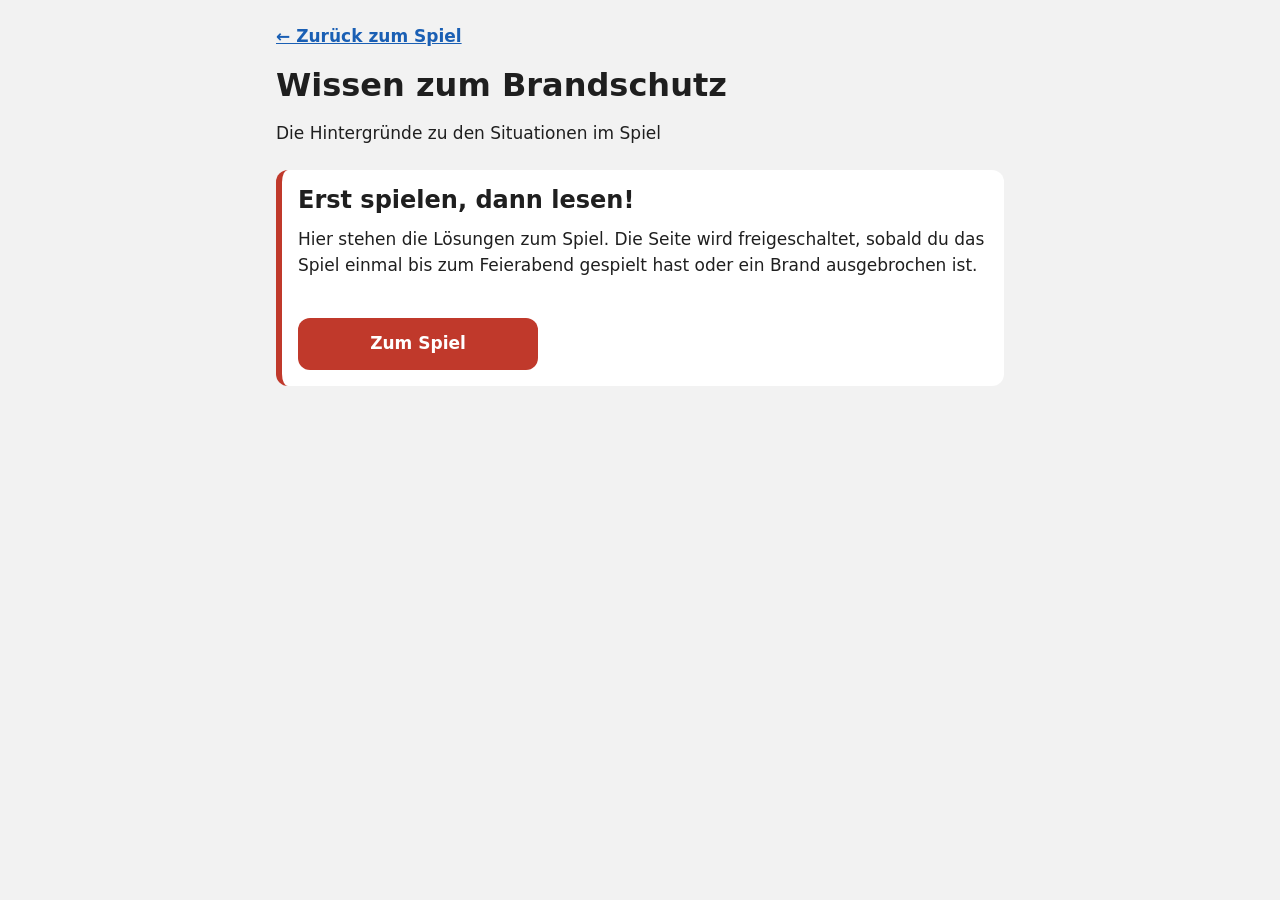
==== info.html @ 5ad51d26 "Prüfungs-Version: 13 Szenen, Zeitlimit, Bestenliste, Animationen, Alarmton - 13 statt 8 Szenen, alle" ====
<!DOCTYPE html>
<html lang="de">
<head>
  <meta charset="utf-8">
  <meta name="viewport" content="width=device-width, initial-scale=1">
  <title>Wissen zum Brandschutz – Lass nichts anbrennen</title>
  <link rel="icon" href="data:,">
  <link rel="stylesheet" href="style.css">
</head>
<body class="info-seite">

  <!-- =================================================================
       INFO-SEITE: Hintergrundwissen zum Spiel
       Die Texte könnt ihr direkt hier ändern: Text steht zwischen
       <p> und </p>, Listenpunkte zwischen <li> und </li>.
       ================================================================= -->

  <main>
    <a class="zurueck-link" href="index.html">← Zurück zum Spiel</a>

    <h1 tabindex="-1">Wissen zum Brandschutz</h1>
    <p class="untertitel">Die Hintergründe zu den Situationen im Spiel</p>

    <!-- Solange noch nicht gespielt wurde, ist nur dieser Kasten zu sehen.
         info.js schaltet um, sobald im Browser „gespielt“ gespeichert ist. -->
    <div id="gesperrt" class="kasten gesperrt" hidden>
      <h2>Erst spielen, dann lesen!</h2>
      <p>Hier stehen die Lösungen zum Spiel. Die Seite wird freigeschaltet, sobald du das Spiel einmal bis zum Feierabend gespielt hast oder ein Brand ausgebrochen ist.</p>
      <a class="haupt-button" href="index.html">Zum Spiel</a>
    </div>

    <noscript>
      <p class="fehler">Diese Seite braucht JavaScript. Bitte im Browser aktivieren.</p>
    </noscript>

    <div id="info-inhalt" hidden>

    <!-- Inhaltsverzeichnis: springt zu den Abschnitten weiter unten -->
    <nav class="inhalt" aria-label="Inhalt">
      <a href="#zahlen">Zahlen</a>
      <a href="#branddreieck">Branddreieck</a>
      <a href="#rauch">Rauch</a>
      <a href="#vorbeugen">Vorbeugen</a>
      <a href="#akkus">Akkus</a>
      <a href="#ernstfall">Im Ernstfall</a>
      <a href="#brandklassen">Brandklassen</a>
      <a href="#spiel">Lösungen</a>
      <a href="#materialien">Materialien</a>
    </nav>


    <!-- ===== ZAHLEN ===== -->
    <section id="zahlen" class="info-abschnitt">
      <h2>Brände sind keine Seltenheit</h2>
      <div class="zahlen">
        <div class="zahl-kachel">
          <strong>alle 2 Min.</strong>
          <span>rückt die Feuerwehr in Deutschland im Schnitt zu einem Brand aus</span>
        </div>
        <div class="zahl-kachel">
          <strong>ca. 230.000</strong>
          <span>Brände und Explosionen gibt es pro Jahr</span>
        </div>
        <div class="zahl-kachel">
          <strong>rund 30 %</strong>
          <span>der Brände haben eine elektrische Ursache – die häufigste Brandursache</span>
        </div>
        <div class="zahl-kachel">
          <strong>über 1.400</strong>
          <span>Arbeitsunfälle durch Brände oder Explosionen werden jedes Jahr den Unfallversicherungen gemeldet</span>
        </div>
      </div>
      <p class="quelle">Zahlen laut JWSL, Jahresthema Brandschutz 2026/27</p>
    </section>


    <!-- ===== BRANDDREIECK ===== -->
    <section id="branddreieck" class="info-abschnitt">
      <h2>Wie entsteht ein Brand? Das Branddreieck</h2>
      <div class="zwei-spalten">
        <!-- Selbst gezeichnet mit SVG (Vektorgrafik als Code) – keine fremde Grafik -->
        <svg class="dreieck" viewBox="0 0 360 340" role="img" aria-labelledby="dreieck-titel">
          <title id="dreieck-titel">Branddreieck: Brennbarer Stoff, Sauerstoff und Zündquelle ergeben zusammen Feuer</title>
          <line class="seite-sauerstoff"  x1="30"  y1="290" x2="180" y2="30"  />
          <line class="seite-zuendquelle" x1="180" y1="30"  x2="330" y2="290" />
          <line class="seite-stoff"       x1="330" y1="290" x2="30"  y2="290" />
          <text class="text-sauerstoff"  x="84"  y="148" transform="rotate(-60 84 148)">Sauerstoff</text>
          <text class="text-zuendquelle" x="276" y="148" transform="rotate(60 276 148)">Zündquelle (Wärme)</text>
          <text class="text-stoff"       x="180" y="326">Brennbarer Stoff</text>
          <text class="text-feuer"       x="180" y="215">FEUER</text>
        </svg>
        <div>
          <p>Ein Feuer braucht drei Dinge <strong>gleichzeitig, am selben Ort und im passenden Mengenverhältnis</strong>: etwas Brennbares, Sauerstoff und eine Zündquelle. Fehlt eine Seite, geht das Feuer aus oder entsteht gar nicht erst.</p>
          <p>Darum funktioniert jedes Löschen so, dass mindestens eine Seite weggenommen wird. Beispiele aus dem Spiel:</p>
          <ul>
            <li><strong>Deckel auf die brennende Pfanne:</strong> Der Sauerstoff fehlt.</li>
            <li><strong>Herd ausschalten, Heizlüfter abziehen:</strong> Die Wärme als Zündquelle fehlt.</li>
            <li><strong>Kartons wegräumen:</strong> Der brennbare Stoff fehlt.</li>
          </ul>
        </div>
      </div>
    </section>


    <!-- ===== RAUCH ===== -->
    <section id="rauch" class="info-abschnitt">
      <h2>Rauch ist gefährlicher als die Flammen</h2>
      <p>Bei einem Brand entstehen giftige Gase, zum Beispiel Kohlenmonoxid, Kohlendioxid, Ammoniak und Chlorwasserstoff, dazu Ruß und Asche. Schon <strong>wenige Atemzüge</strong> von stark giftigem Rauch können bewusstlos machen oder sogar tödlich sein.</p>
      <div class="kaesten">
        <div class="kasten">
          <h3>Kohlenmonoxid (CO)</h3>
          <p>Entsteht, wenn etwas unvollständig verbrennt. Man sieht, riecht und schmeckt es nicht. Es verhindert, dass das Blut Sauerstoff transportiert.</p>
        </div>
        <div class="kasten">
          <h3>Kohlendioxid (CO₂)</h3>
          <p>Entsteht bei vollständiger Verbrennung. Ebenfalls unsichtbar und geruchlos. Es ist schwerer als Luft, sammelt sich am Boden und verdrängt dort den Sauerstoff.</p>
        </div>
      </div>
      <p>Deshalb im Spiel: Bei Rauch unter der Tür die <strong>Tür geschlossen lassen</strong>, auch nicht einen Spalt öffnen, und sofort Alarm auslösen. Wird die Tür geöffnet, strömen Rauch und Hitze heraus und das Feuer bekommt frischen Sauerstoff. Im Brandfall bleiben oft nur wenige Minuten zur Flucht.</p>
    </section>


    <!-- ===== VORBEUGEN ===== -->
    <section id="vorbeugen" class="info-abschnitt">
      <h2>Vorbeugen: Brände gar nicht erst entstehen lassen</h2>
      <p>Vorbeugender Brandschutz soll Brände verhindern oder dafür sorgen, dass sie sich nicht ausbreiten. Er besteht aus drei Teilen:</p>
      <div class="kaesten">
        <div class="kasten">
          <h3>Baulich</h3>
          <p>Wie das Gebäude gebaut ist, zum Beispiel <strong>Brandschutztüren</strong>. Eine T30-Tür hält Feuer und Rauch 30 Minuten auf, aber nur, wenn sie zu ist. Deshalb nie verkeilen. Soll sie offen stehen, braucht sie eine zugelassene Feststellanlage, die bei Rauch automatisch schließt.</p>
        </div>
        <div class="kasten">
          <h3>Technisch</h3>
          <p>Anlagen und Geräte, zum Beispiel Brandmeldeanlage, Handfeuermelder, Feuerlöscher und Sicherheitsbeleuchtung.</p>
        </div>
        <div class="kasten">
          <h3>Organisatorisch</h3>
          <p>Regeln und Zuständigkeiten. Alle Beschäftigten werden regelmäßig unterwiesen: Wo lauern Brandgefahren, wie wird Alarm ausgelöst, wo sind Fluchtwege und Sammelstelle? Der Flucht- und Rettungsplan zeigt deinen Standort, die Fluchtwege, Feuerlöscher und die Sammelstelle.</p>
        </div>
      </div>

      <h3 class="zwischen-ueberschrift">Wer macht was im Betrieb?</h3>
      <ul>
        <li><strong>Arbeitgeber:</strong> trägt die Verantwortung, beurteilt die Gefahren, sorgt für Unterweisungen und Wartung.</li>
        <li><strong>Brandschutzbeauftragte:</strong> sind Ansprechpersonen und halten Kontakt zu Feuerwehr und Behörden.</li>
        <li><strong>Brandschutzhelferinnen und -helfer:</strong> mindestens 5 % der Beschäftigten. Sie sind im Umgang mit Feuerlöschern geschult und helfen bei der Räumung.</li>
        <li><strong>Du:</strong> Fluchtwege in voller Breite freihalten, Brandschutztüren nicht verkeilen, Gefahren melden, zum Beispiel eine aufgeblähte Powerbank oder hintereinander gesteckte Steckdosenleisten.</li>
      </ul>
    </section>


    <!-- ===== AKKUS ===== -->
    <section id="akkus" class="info-abschnitt">
      <h2>Akkus sicher laden und entsorgen</h2>
      <p>Lithium-Ionen-Akkus stecken in Handys, Powerbanks, Laptops und E-Bikes. Sind sie beschädigt oder werden sie falsch geladen, können sie in Brand geraten, manchmal erst Stunden oder Tage später.</p>
      <ul>
        <li>Nur mit dem <strong>passenden Original-Ladegerät</strong> laden.</li>
        <li><strong>Nicht unbeaufsichtigt</strong> laden.</li>
        <li><strong>Nicht in Fluren oder Treppenhäusern</strong> laden oder abstellen. Das sind Fluchtwege.</li>
        <li><strong>Aufgeblähte oder beschädigte Akkus</strong> nicht mehr benutzen, auf einer nicht brennbaren Unterlage lagern und an einer Akku-Sammelstelle abgeben. Nie in den Hausmüll.</li>
      </ul>
    </section>


    <!-- ===== IM ERNSTFALL ===== -->
    <section id="ernstfall" class="info-abschnitt">
      <h2>Im Ernstfall: Ruhe bewahren</h2>
      <ol class="schritte">
        <li><strong>Jeden Alarm ernst nehmen,</strong> auch wenn es eine Übung sein könnte.</li>
        <li><strong>Brand melden:</strong> Handfeuermelder drücken oder 112 anrufen.</li>
        <li><strong>Andere warnen</strong> und Hilfsbedürftigen helfen.</li>
        <li><strong>Türen schließen,</strong> damit sich Feuer und Rauch nicht ausbreiten.</li>
        <li><strong>Den grünen Rettungszeichen folgen</strong> und die Treppe nehmen, <strong>niemals den Aufzug</strong>. Er kann stecken bleiben oder in ein verrauchtes Stockwerk fahren.</li>
        <li><strong>Zur Sammelstelle gehen</strong> und melden, wenn jemand fehlt. Nicht selbst zurück ins Gebäude laufen.</li>
        <li><strong>Selbst löschen nur,</strong> wenn du dich dabei nicht in Gefahr bringst.</li>
      </ol>

      <div class="kasten notruf">
        <h3>Notruf 112</h3>
        <p>Als Erstes sagen, <strong>wo</strong> der Notfall ist: Ort, Straße, Hausnummer, Gebäude, Stockwerk. Dann <strong>nicht auflegen</strong>, sondern auf die Fragen der Leitstelle warten, zum Beispiel:</p>
        <ul>
          <li>Was ist genau passiert?</li>
          <li>Wie viele Personen sind betroffen?</li>
          <li>Wer ruft an?</li>
        </ul>
      </div>

      <div class="kaesten ernstfall-kaesten">
        <div class="kasten">
          <h3>Feuerlöscher richtig einsetzen</h3>
          <ul>
            <li>Erst alarmieren, dann löschen.</li>
            <li>Den Fluchtweg im Rücken behalten.</li>
            <li>Auf die Glut zielen, nicht auf die Flammen.</li>
            <li>In kurzen Stößen löschen.</li>
            <li>Brennende Gegenstände nie herumtragen.</li>
          </ul>
        </div>
        <div class="kasten">
          <h3>Erste Hilfe bei kleinen Brandwunden</h3>
          <ul>
            <li>Etwa 10 bis 15 Minuten unter handwarmes Wasser (ca. 15 bis 20 °C) halten.</li>
            <li>Kein Eis, keine Cremes, Salben oder Hausmittel.</li>
            <li>Große Brandwunden nicht kühlen, sondern keimfrei abdecken und den Rettungsdienst rufen.</li>
          </ul>
        </div>
      </div>
    </section>


    <!-- ===== BRANDKLASSEN ===== -->
    <section id="brandklassen" class="info-abschnitt">
      <h2>Brandklassen</h2>
      <p>Brände werden nach dem eingeteilt, was brennt. Davon hängt ab, womit man löschen darf. Auf jedem Feuerlöscher steht, für welche Klassen er geeignet ist.</p>
      <div class="tabelle-rahmen">
        <table>
          <thead>
            <tr><th>Klasse</th><th>Was brennt?</th><th>Beispiele</th></tr>
          </thead>
          <tbody>
            <tr><td>A</td><td>feste Stoffe, die Glut bilden</td><td>Holz, Papier, Pappe, Stoff</td></tr>
            <tr><td>B</td><td>flüssige oder flüssig werdende Stoffe</td><td>Benzin, Lacke, Wachs, viele Kunststoffe</td></tr>
            <tr><td>C</td><td>Gase</td><td>Propan, Erdgas</td></tr>
            <tr><td>D</td><td>Metalle</td><td>Aluminium- oder Magnesiumspäne</td></tr>
            <tr><td>F</td><td>Speiseöle und -fette</td><td>Fett in Pfanne oder Fritteuse</td></tr>
          </tbody>
        </table>
      </div>
      <p><strong>Achtung bei Klasse F:</strong> Wasser auf brennendem Fett verdampft schlagartig und reißt das Fett mit. Es kommt zu einer Fettexplosion. Das gilt auch für ein nasses Tuch. Richtig: Herd aus, Deckel drauf oder einen Fettbrandlöscher benutzen.</p>
    </section>


    <!-- ===== LÖSUNGEN AUS DEM SPIEL =====
         Diese Liste baut info.js automatisch aus szenen.js.
         Ändert ihr dort einen Text, ändert er sich hier mit. -->
    <section id="spiel" class="info-abschnitt">
      <h2>Alle Situationen aus dem Spiel</h2>
      <p class="hinweis">Achtung, hier stehen die Lösungen. Spiel am besten zuerst selbst!</p>
      <div id="szenen-liste" class="szenen-liste"></div>
    </section>


    <!-- ===== MATERIALIEN (Links zur JWSL) ===== -->
    <section id="materialien" class="info-abschnitt">
      <h2>Mehr lernen: Materialien der JWSL</h2>
      <p>Die Materialien gehören der Initiative „Jugend will sich-er-leben“ (JWSL) der gesetzlichen Unfallversicherung. Sie liegen auf deren Webseite, wir verlinken sie nur.</p>

      <h3 class="zwischen-ueberschrift">Wissensseiten zum Nachlesen (PDF)</h3>
      <ul class="material-liste">
        <li><a href="https://www.jwsl.de/fileadmin/2026/fuer-lehrkraefte/media-infothek/wissensseiten/jwsl-2026-27-brandschutz-wissensseite1.pdf" target="_blank" rel="noopener">Brände verstehen, Leben schützen</a></li>
        <li><a href="https://www.jwsl.de/fileadmin/2026/fuer-lehrkraefte/media-infothek/wissensseiten/jwsl-2026-27-brandschutz-wissensseite3.pdf" target="_blank" rel="noopener">Gefahr erkannt, Gefahr gebannt</a></li>
        <li><a href="https://www.jwsl.de/fileadmin/2026/fuer-lehrkraefte/media-infothek/wissensseiten/jwsl-2026-27-brandschutz-wissensseite4.pdf" target="_blank" rel="noopener">Gebäudesicherheit im Fokus</a></li>
        <li><a href="https://www.jwsl.de/fileadmin/2026/fuer-lehrkraefte/media-infothek/wissensseiten/jwsl-2026-27-brandschutz-wissensseite5.pdf" target="_blank" rel="noopener">Gut organisiert!</a></li>
        <li><a href="https://www.jwsl.de/fileadmin/2026/fuer-lehrkraefte/media-infothek/wissensseiten/jwsl-2026-27-brandschutz-wissensseite6.pdf" target="_blank" rel="noopener">Ruhe bewahren, richtig handeln</a></li>
        <li><a href="https://www.jwsl.de/fileadmin/2026/fuer-lehrkraefte/media-infothek/wissensseiten/jwsl-2026-27-brandschutz-wissensseite7.pdf" target="_blank" rel="noopener">Schnell und sicher helfen</a></li>
        <li><a href="https://www.jwsl.de/fileadmin/2026/fuer-lehrkraefte/media-infothek/wissensseiten/jwsl-2026-27-brandschutz-wissensseite8.pdf" target="_blank" rel="noopener">Brandklassen und Löschmittel</a></li>
        <li><a href="https://www.jwsl.de/fileadmin/2026/fuer-lehrkraefte/media-infothek/wissensseiten/jwsl-2026-27-brandschutz-wissensseite9.pdf" target="_blank" rel="noopener">Elektrische Gefahren und Lithium-Ionen-Akkus</a></li>
        <li><a href="https://www.jwsl.de/fileadmin/2026/fuer-lehrkraefte/media-infothek/wissensseiten/Wissensseiten_zip.zip" target="_blank" rel="noopener">Alle Wissensseiten auf einmal (ZIP)</a></li>
      </ul>

      <h3 class="zwischen-ueberschrift">Filme, Quiz und mehr</h3>
      <ul class="material-liste">
        <li><a href="https://www.jwsl.de/lehrkraefte/media-und-infothek-lehrkraefte#c3608" target="_blank" rel="noopener">Unterrichtsfilm „Lass nichts anbrennen!“ (4 Folgen)</a></li>
        <li><a href="https://www.jwsl.de/lehrkraefte/media-und-infothek-lehrkraefte#c3623" target="_blank" rel="noopener">Erklärfilme, z. B. „Das Branddreieck“ und „Zeichen, die Leben retten“</a></li>
        <li><a href="https://www.jwsl.de/lehrkraefte/quiz" target="_blank" rel="noopener">Quiz der JWSL</a></li>
        <li><a href="https://www.jwsl.de/jahresthema-brandschutz/ueberblick" target="_blank" rel="noopener">Überblick zum Jahresthema Brandschutz</a></li>
        <li><a href="https://www.jwsl.de/lehrkraefte/media-und-infothek-lehrkraefte" target="_blank" rel="noopener">Media- und Infothek mit allen Materialien</a></li>
      </ul>
    </section>


    <!-- ===== QUELLEN ===== -->
    <section class="info-abschnitt quellen">
      <h2>Quellen</h2>
      <p>Alle Texte auf dieser Seite sind unsere eigene Zusammenfassung. Die Fakten stammen aus:</p>
      <ul>
        <li>JWSL, Jahresthema 2026/27 „Brandschutz in Ausbildung und Beruf“, Überblicksseite (abgerufen im November 2026)</li>
        <li>JWSL, Unterrichtskonzept 2026/27, Wissensseiten</li>
        <li>Brandklassen nach der Norm DIN EN 2</li>
      </ul>
    </section>

    <a class="haupt-button" href="index.html">Zurück zum Spiel</a>

    </div><!-- Ende von info-inhalt -->
  </main>

  <!-- szenen.js liefert die Texte für „Alle Situationen aus dem Spiel“ -->
  <script src="szenen.js"></script>
  <script src="info.js"></script>
</body>
</html>
---- style.css ----
/* =====================================================================
   style.css  –  DAS AUSSEHEN
   =====================================================================
   Ganz oben stehen alle Farben und die Schrift als „Variablen“.
   Ändert ihr dort eine Farbe, ändert sie sich im ganzen Spiel.
   Farben werden als Hex-Code geschrieben: # und sechs Zeichen.
   ===================================================================== */

:root {
  /* ----- Grundfarben (Platzhalter – sucht euch eigene aus) ----- */
  --hintergrund:        #f2f2f2;   /* Seitenhintergrund */
  --flaeche:            #ffffff;   /* Kästen, Statusleiste, Antwort-Buttons */
  --text:               #1f1f1f;
  --text-leise:         #5c5c5c;   /* Uhrzeit, Credits */
  --rand:               #c8c8c8;
  --akzent:             #c0392b;   /* große Buttons, Endtitel */
  --akzent-text:        #ffffff;   /* Schrift auf den großen Buttons */
  --fokus:              #1a5fb4;   /* Rahmen bei Bedienung mit Tastatur */
  --link:               #1a5fb4;   /* Links, z. B. zur Info-Seite */

  /* ----- Branddreieck auf der Info-Seite ----- */
  --dreieck-sauerstoff:  #1a5fb4;
  --dreieck-zuendquelle: #c0392b;
  --dreieck-stoff:       #7a5230;

  /* ----- Feedback-Überschriften ----- */
  --farbe-richtig:        #1e7d32;
  --farbe-plausibel:      #b35c00;
  --farbe-offensichtlich: #b3261e;

  /* ----- Hitze-Balken: Farbverlauf von kalt nach heiß ----- */
  --hitze-kalt:         #f5c400;
  --hitze-heiss:        #d62400;
  --balken-leer:        #dcdcdc;

  /* ----- Brand-Bildschirm ----- */
  --brand-hintergrund:  #2b0b06;
  --brand-text:         #fff3e0;
  --brand-glut:         rgba(255, 120, 0, 0.55);
  --brand-titel:        #ffb74d;   /* „Dein Titel: Brandbeschleuniger“ */

  /* ----- Countdown und Bestenliste ----- */
  --zeit-farbe:         #1a5fb4;
  --eigener-platz:      #fff3c4;   /* Hintergrund der eigenen Zeile in der Bestenliste */

  /* ----- Fehlendes Foto ----- */
  --platzhalter:        #c4c4c4;

  /* ----- Schrift und Form ----- */
  /* Nur Schriften, die schon auf dem Gerät sind – nichts aus dem Internet */
  --schrift: system-ui, -apple-system, "Segoe UI", Roboto, Arial, sans-serif;
  --ecken: 12px;
}


/* =====================================================================
   GRUNDLAGEN
   ===================================================================== */

* {
  box-sizing: border-box;   /* Breite inklusive Innenabstand rechnen */
}

[hidden] {
  display: none !important; /* Versteckt ist versteckt – immer */
}

body {
  margin: 0;
  background: var(--hintergrund);
  color: var(--text);
  font-family: var(--schrift);
  font-size: 1.0625rem;
  line-height: 1.5;
}

main {
  max-width: 1000px;
  margin: 0 auto;
  padding: 16px 16px 40px;
}

h1, h2, h3 {
  line-height: 1.2;
}

h1 {
  font-size: 2rem;
  margin: 8px 0 4px;
}

h2 {
  font-size: 1.5rem;
  margin: 4px 0 12px;
}

h3 {
  font-size: 0.85rem;
  text-transform: uppercase;
  letter-spacing: 0.05em;
  color: var(--text-leise);
  margin: 0 0 6px;
}

/* Überschriften bekommen beim Bildschirmwechsel den Fokus (für Screenreader),
   sollen dabei aber keinen Rahmen zeigen */
h1:focus,
h2:focus {
  outline: none;
}

/* Sichtbarer Rahmen, wenn man mit der Tastatur (Tab-Taste) bedient */
:focus-visible {
  outline: 3px solid var(--fokus);
  outline-offset: 2px;
}

.bildschirm {
  max-width: 640px;
  margin: 0 auto;
}


/* =====================================================================
   STATUSLEISTE MIT PUNKTEN UND HITZE-BALKEN
   ===================================================================== */

.statusleiste {
  position: sticky;   /* bleibt beim Scrollen oben stehen */
  top: 0;
  z-index: 10;
  background: var(--flaeche);
  border-bottom: 1px solid var(--rand);
}

.statusleiste-innen {
  max-width: 1000px;
  margin: 0 auto;
  padding: 10px 16px;
  display: flex;
  align-items: center;
  gap: 20px;
}

.punkte strong,
.hitze-zahl {
  font-variant-numeric: tabular-nums;   /* Ziffern gleich breit, nichts wackelt */
}

.hitze {
  flex: 1;   /* nimmt den restlichen Platz ein */
  display: flex;
  align-items: center;
  gap: 8px;
}

.hitze-balken {
  position: relative;
  flex: 1;
  height: 14px;
  border-radius: 7px;
  overflow: hidden;
  background: var(--balken-leer);
}

.hitze-fuellung {
  position: absolute;
  inset: 0;
  background: linear-gradient(to right, var(--hitze-kalt), var(--hitze-heiss));
  clip-path: inset(0 100% 0 0);         /* Start: alles abgeschnitten = 0 % */
  transition: clip-path 0.6s ease;      /* weiche Bewegung, wenn sich die Hitze ändert */
}

.hitze-zahl {
  min-width: 3.2em;
  text-align: right;
}

/* Knopf „Ton aus“ in der Statusleiste */
.ton-button {
  padding: 6px 10px;
  font-size: 0.85rem;
  white-space: nowrap;
  color: var(--text);
  background: var(--flaeche);
  border: 1px solid var(--rand);
  border-radius: 999px;
}


/* =====================================================================
   FOTOS UND PLATZHALTER
   ===================================================================== */

.foto {
  position: relative;
  aspect-ratio: 4 / 3;   /* Querformat 4:3, egal wie groß der Bildschirm ist */
  margin: 0 0 16px;
  border-radius: var(--ecken);
  overflow: hidden;
  background: var(--platzhalter);
  display: flex;
  align-items: center;
  justify-content: center;
}

.foto img {
  position: absolute;
  inset: 0;
  width: 100%;
  height: 100%;
  object-fit: cover;   /* füllt den Rahmen, Überstehendes wird abgeschnitten */
}

.platzhalter-text {
  display: none;
  padding: 16px;
  text-align: center;
  font-weight: 600;
}

/* Foto fehlt: Bild ausblenden, Platzhalter-Text zeigen */
.foto.fehlt img {
  display: none;
}

.foto.fehlt .platzhalter-text {
  display: block;
}


/* =====================================================================
   SZENE
   ===================================================================== */

.kleingedruckt {
  margin: 0;
  font-size: 0.9rem;
  font-weight: 600;
  color: var(--text-leise);
}

.antworten {
  display: flex;
  flex-direction: column;
  gap: 12px;
  margin-top: 12px;
}

/* Countdown: Balken schrumpft von voll nach leer */
.zeit {
  display: flex;
  align-items: center;
  gap: 10px;
  margin-top: 16px;
}

.zeit-balken {
  flex: 1;
  height: 8px;
  border-radius: 4px;
  overflow: hidden;
  background: var(--balken-leer);
}

.zeit-fuellung {
  height: 100%;
  width: 100%;
  background: var(--zeit-farbe);
  transition: width 0.2s linear;
}

.zeit-zahl {
  min-width: 3em;
  text-align: right;
  font-weight: 700;
  font-variant-numeric: tabular-nums;
}

/* Die letzten 5 Sekunden: rot */
.zeit.knapp .zeit-fuellung {
  background: var(--farbe-offensichtlich);
}
.zeit.knapp .zeit-zahl {
  color: var(--farbe-offensichtlich);
}


/* =====================================================================
   BUTTONS
   ===================================================================== */

button {
  font: inherit;
  cursor: pointer;
}

.antwort {
  min-height: 52px;   /* groß genug für Finger auf dem Handy */
  padding: 12px 16px;
  text-align: left;
  color: var(--text);
  background: var(--flaeche);
  border: 2px solid var(--rand);
  border-radius: var(--ecken);
}

.haupt-button {
  display: block;
  width: 100%;
  min-height: 52px;
  margin-top: 24px;
  padding: 12px 24px;
  font-weight: 700;
  color: var(--akzent-text);
  background: var(--akzent);
  border: none;
  border-radius: var(--ecken);
}

/* Hover-Effekt nur bei Geräten mit Maus (auf dem Handy würde er „hängen bleiben“) */
@media (hover: hover) {
  .antwort:hover {
    border-color: var(--akzent);
  }
  .haupt-button:hover {
    filter: brightness(1.1);
  }
}


/* =====================================================================
   FEEDBACK
   ===================================================================== */

#feedback-ueberschrift {
  font-size: 2rem;
}

/* Farbe der Überschrift je nach Antwortart (spiel.js setzt data-art) */
#feedback[data-art="richtig"] #feedback-ueberschrift        { color: var(--farbe-richtig); }
#feedback[data-art="plausibel"] #feedback-ueberschrift      { color: var(--farbe-plausibel); }
#feedback[data-art="offensichtlich"] #feedback-ueberschrift { color: var(--farbe-offensichtlich); }
#feedback[data-art="zuSpaet"] #feedback-ueberschrift        { color: var(--farbe-plausibel); }

.reaktion {
  font-size: 1.15rem;
}

.ergebnis {
  font-weight: 700;
}

.kasten {
  margin-top: 16px;
  padding: 16px;
  background: var(--flaeche);
  border-radius: var(--ecken);
}

.kasten p {
  margin: 0;
}


/* =====================================================================
   BRAND BRICHT AUS (bei 100 % Hitze)
   Schritt 1: Der ganze Bildschirm geht in Flammen auf.
   Schritt 2: Der Feedback-Bildschirm wird dunkel und glüht.
   Alles nur mit CSS gezeichnet – keine fremden Grafiken.
   ===================================================================== */

/* ----- Schritt 1: Feuer über den ganzen Bildschirm ----- */

/* Die Feuer-Ebene liegt über allem (position: fixed), ist aber normalerweise unsichtbar */
.feuer {
  --g: min(26vw, 22vh);   /* Grundgröße einer Flamme, passt sich dem Bildschirm an */
  position: fixed;
  inset: 0;
  z-index: 100;
  overflow: hidden;
  visibility: hidden;
  pointer-events: none;
}

/* Rote Glut hinter den Flammen: färbt den ganzen Bildschirm langsam ein,
   damit auch zwischen den Flammen nichts Unverbranntes mehr zu sehen ist */
.feuer::before {
  content: "";
  position: absolute;
  inset: 0;
  background: linear-gradient(to top, rgba(255, 110, 0, 0.95), rgba(140, 25, 0, 0.9));
  opacity: 0;
}

/* Eine Wand aus Glut: unten hellgelb, oben orange, an der Oberkante weich auslaufend.
   Sie wartet unterhalb des Bildschirms (translateY 150 %). */
.feuer-wand {
  position: absolute;
  left: 0;
  right: 0;
  top: 0;
  height: 100%;
  background: linear-gradient(to top, #fff3a0 0%, #ffc21a 25%, #ff9500 60%, #ff7a00 92%, rgba(255, 122, 0, 0) 100%);
  transform: translateY(150%);
}

/* Die Flammen an der Oberkante der Wand: unten orange, Spitzen rot.
   Jede Flamme ist ein Quadrat mit drei runden und einer spitzen Ecke.
   Um 45° gedreht zeigt die spitze Ecke nach oben: fertig ist die Flamme.
   scale(0.8, 1.8) macht sie schmaler und fast doppelt so hoch.
   --groesse ist die Kantenlänge des Quadrats. */
.feuer-wand span {
  --groesse: var(--g);
  position: absolute;
  bottom: calc(100% + var(--groesse) * 0.37);   /* Fuß der Flamme taucht in die Wand ein */
  width: var(--groesse);
  aspect-ratio: 1;
  border-radius: 50% 0 50% 50%;
  background: radial-gradient(circle at 30% 70%, #ff9500 0 30%, #ff6a00 55%, #e62e00 75%, #b31a00);
  transform: scale(0.8, 1.8) rotate(-45deg);
  filter: blur(3px);         /* weiche Ränder wirken mehr wie Feuer */
  animation: lodern 0.45s ease-in-out infinite alternate;
}

/* Jede zweite Flamme ist kleiner, heller und flackert schneller */
.feuer-wand span:nth-child(even) {
  --groesse: calc(var(--g) * 0.77);
  background: radial-gradient(circle at 30% 70%, #ffb000 0 22%, #ff8a00 48%, #ff3d00 75%, #c41d00);
  animation-duration: 0.38s;
}

/* Neun Flammen nebeneinander, leicht versetzt */
.feuer-wand span:nth-child(1) { left: -8%; animation-delay: -0.10s; }
.feuer-wand span:nth-child(2) { left: 4%;  animation-delay: -0.30s; }
.feuer-wand span:nth-child(3) { left: 16%; animation-delay: -0.20s; }
.feuer-wand span:nth-child(4) { left: 28%; animation-delay: -0.40s; }
.feuer-wand span:nth-child(5) { left: 40%; animation-delay: -0.15s; }
.feuer-wand span:nth-child(6) { left: 52%; animation-delay: -0.35s; }
.feuer-wand span:nth-child(7) { left: 64%; animation-delay: -0.25s; }
.feuer-wand span:nth-child(8) { left: 76%; animation-delay: -0.05s; }
.feuer-wand span:nth-child(9) { left: 86%; animation-delay: -0.32s; }

/* spiel.js gibt der ganzen Seite (body) die Klasse „brennt“.
   Dann startet alles gleichzeitig: */
body.brennt .feuer {
  visibility: visible;                                   /* Feuer einblenden */
}
body.brennt .feuer::before {
  animation: glut-kommt 2.2s ease-in forwards;           /* Bildschirm glüht auf */
}
body.brennt .feuer-wand {
  animation: feuer-steigt 2.2s ease-in forwards;         /* Feuer steigt hoch */
}
body.brennt .statusleiste {
  animation: verkohlen 2.2s ease-in forwards;            /* alles wird schwarz … */
}
body.brennt main {
  animation: verkohlen 2.2s ease-in forwards,
             wackeln 0.12s linear infinite;              /* … und zittert */
}

@keyframes glut-kommt {
  to { opacity: 1; }
}

/* Die Wand steigt so weit, dass die Flammenspitzen genau den oberen Rand
   erreichen: Darunter steht alles in Flammen, die Spitzen bleiben sichtbar. */
@keyframes feuer-steigt {
  from { transform: translateY(150%); }
  to   { transform: translateY(calc(var(--g) * 2)); }
}

@keyframes lodern {
  from { transform: scale(0.8, 1.8) rotate(-45deg) scale(0.92); }
  to   { transform: scale(0.8, 1.95) rotate(-45deg) scale(1.08); }
}

@keyframes verkohlen {
  to { filter: brightness(0.3) sepia(1) saturate(3); }
}

@keyframes wackeln {
  0%, 100% { transform: translate(0, 0); }
  25%      { transform: translate(-3px, 2px); }
  75%      { transform: translate(3px, -2px); }
}

/* Gesperrte Antworten, während es brennt */
.antwort:disabled {
  cursor: default;
  opacity: 0.6;
}


/* ----- Schritt 2: Feedback wird zu „Brand bricht aus!“ ----- */

#feedback.brennt {
  position: relative;
  overflow: hidden;
  padding: 32px 20px;
  color: var(--brand-text);
  background: var(--brand-hintergrund);
  border-radius: var(--ecken);
  animation: glut-erlischt 1s ease-out;   /* startet orange, wird dunkel */
}

@keyframes glut-erlischt {
  from { background-color: #ff6a00; }
}

#feedback.brennt #feedback-ueberschrift {
  font-size: 2.2rem;
  text-transform: uppercase;
  color: var(--brand-text);
}

.brandtitel {
  margin-top: 0;
  font-size: 1.5rem;
  font-weight: 800;
  color: var(--brand-titel);
}

.brandtext {
  font-size: 1.1rem;
}

/* Die weißen Kästen behalten dunkle Schrift */
#feedback.brennt .kasten {
  color: var(--text);
}

#feedback.brennt .haupt-button {
  color: var(--brand-hintergrund);
  background: var(--brand-text);
}

/* Glut von unten – nur sichtbar, wenn es brennt */
.flammen {
  position: absolute;
  left: 0;
  right: 0;
  bottom: 0;
  height: 70%;
  background: radial-gradient(ellipse at 50% 100%, var(--brand-glut), transparent 70%);
  transform-origin: bottom;
  animation: flackern 0.8s ease-in-out infinite alternate;
  pointer-events: none;
}

#feedback:not(.brennt) .flammen {
  display: none;
}

/* Text, Kästen und Button liegen über der Glut */
#feedback.brennt > *:not(.flammen) {
  position: relative;
}

@keyframes flackern {
  from { opacity: 0.6; transform: scaleY(0.9); }
  to   { opacity: 1;   transform: scaleY(1.1); }
}


/* =====================================================================
   ENDBILDSCHIRM
   ===================================================================== */

.ende-punkte {
  font-size: 1.25rem;
  margin-bottom: 0;
}

.ende-titel {
  margin-top: 4px;
  font-size: 2.2rem;
  font-weight: 800;
  line-height: 1.2;
  color: var(--akzent);
}

/* ----- Bestenliste ----- */

.bestenliste-bereich {
  margin-top: 28px;
}

.eintragen label {
  display: block;
  margin-bottom: 8px;
  font-weight: 700;
}

.eintragen-zeile {
  display: flex;
  gap: 8px;
}

.eintragen input {
  flex: 1;
  min-width: 0;          /* darf auf schmalen Handys schrumpfen */
  min-height: 48px;
  padding: 10px 14px;
  font: inherit;
  color: var(--text);
  background: var(--flaeche);
  border: 2px solid var(--rand);
  border-radius: var(--ecken);
}

.eintragen button {
  min-height: 48px;
  padding: 10px 18px;
  font-weight: 700;
  color: var(--akzent-text);
  background: var(--akzent);
  border: none;
  border-radius: var(--ecken);
}

.eintragen button:disabled {
  opacity: 0.6;
  cursor: default;
}

.bestenliste-hinweis {
  font-size: 0.85rem;
  color: var(--text-leise);
}

.eintragen-status {
  font-weight: 700;
}

.bestenliste-bereich h3 {
  margin-top: 24px;
}

.bestenliste td,
.bestenliste th {
  padding: 8px 10px;
}

.bestenliste td:nth-child(3),
.bestenliste td:nth-child(4),
.bestenliste th:nth-child(3),
.bestenliste th:nth-child(4) {
  text-align: right;
  font-variant-numeric: tabular-nums;
}

.bestenliste td:nth-child(2) {
  word-break: break-word;   /* lange Namen umbrechen statt die Tabelle zu sprengen */
}

.bestenliste tr.eigener-platz td {
  font-weight: 800;
  background: var(--eigener-platz);
}

.credits {
  margin-top: 40px;
  padding-top: 16px;
  font-size: 0.9rem;
  color: var(--text-leise);
  border-top: 1px solid var(--rand);
}

.credits ul {
  margin: 0;
  padding: 0;
  list-style: none;
}


/* =====================================================================
   INFO-SEITE (info.html) und Links dorthin
   ===================================================================== */

/* Link „Wissen zum Brandschutz“ unter den großen Buttons im Spiel */
.info-link {
  display: inline-block;
  margin-top: 16px;
  padding: 8px 0;      /* größere Fläche zum Antippen */
  font-weight: 600;
  color: var(--link);
}

.info-seite main {
  max-width: 760px;
}

.zurueck-link {
  display: inline-block;
  padding: 8px 0;
  font-weight: 600;
  color: var(--link);
}

/* Inhaltsverzeichnis als kleine „Pillen“ zum Antippen */
.inhalt {
  display: flex;
  flex-wrap: wrap;
  gap: 8px;
  margin: 16px 0 8px;
}

.inhalt a {
  padding: 6px 14px;
  color: var(--text);
  text-decoration: none;
  background: var(--flaeche);
  border: 1px solid var(--rand);
  border-radius: 999px;
}

.info-abschnitt {
  margin-top: 48px;
  scroll-margin-top: 16px;   /* beim Springen nicht direkt am Rand kleben */
}

.info-abschnitt h2 {
  padding-bottom: 6px;
  border-bottom: 3px solid var(--akzent);
}

.zwischen-ueberschrift {
  margin-top: 28px;
  font-size: 1rem;
  color: var(--text);
}

.quelle,
.hinweis {
  font-size: 0.9rem;
  color: var(--text-leise);
}

/* Zahlen-Kacheln: so viele nebeneinander, wie hineinpassen */
.zahlen {
  display: grid;
  grid-template-columns: repeat(auto-fit, minmax(160px, 1fr));
  gap: 12px;
}

.zahl-kachel {
  padding: 16px;
  background: var(--flaeche);
  border-radius: var(--ecken);
}

.zahl-kachel strong {
  display: block;
  font-size: 1.6rem;
  line-height: 1.2;
  color: var(--akzent);
}

.zahl-kachel span {
  font-size: 0.95rem;
}

/* Mehrere Kästen nebeneinander, auf dem Handy untereinander */
.kaesten {
  display: grid;
  grid-template-columns: repeat(auto-fit, minmax(200px, 1fr));
  gap: 12px;
}

.kaesten .kasten {
  margin-top: 0;
}

.info-seite .kasten h3 {
  color: var(--text);
  font-size: 1rem;
  text-transform: none;
  letter-spacing: 0;
}

.notruf {
  margin-top: 24px;
  border-left: 6px solid var(--akzent);
}

.notruf ul {
  margin-bottom: 0;
}

.ernstfall-kaesten {
  margin-top: 12px;
}

.info-seite .kasten ul {
  margin: 0;
  padding-left: 20px;
}

.schritte li {
  margin-bottom: 8px;
}

/* Branddreieck: Grafik und Text nebeneinander (ab 700 px), sonst untereinander */
.zwei-spalten {
  display: grid;
  gap: 24px;
  align-items: center;
}

@media (min-width: 700px) {
  .zwei-spalten {
    grid-template-columns: 300px 1fr;
  }
}

.dreieck {
  width: 100%;
  max-width: 320px;
  margin: 0 auto;
  display: block;
}

.dreieck line {
  stroke-width: 14;
  stroke-linecap: round;
}

.dreieck text {
  font-family: var(--schrift);
  font-size: 19px;
  font-weight: 700;
  text-anchor: middle;
}

.seite-sauerstoff   { stroke: var(--dreieck-sauerstoff); }
.seite-zuendquelle  { stroke: var(--dreieck-zuendquelle); }
.seite-stoff        { stroke: var(--dreieck-stoff); }
.text-sauerstoff    { fill: var(--dreieck-sauerstoff); }
.text-zuendquelle   { fill: var(--dreieck-zuendquelle); }
.text-stoff         { fill: var(--dreieck-stoff); }

.dreieck .text-feuer {
  font-size: 30px;
  font-weight: 800;
  fill: var(--akzent);
}

/* Tabelle: auf schmalen Handys seitlich wischbar statt abgeschnitten */
.tabelle-rahmen {
  overflow-x: auto;
}

table {
  width: 100%;
  border-collapse: collapse;
  background: var(--flaeche);
  border-radius: var(--ecken);
  overflow: hidden;
}

th,
td {
  padding: 10px 12px;
  text-align: left;
  vertical-align: top;
  border-bottom: 1px solid var(--rand);
}

th {
  font-size: 0.9rem;
  color: var(--text-leise);
}

.info-seite td:first-child {
  font-size: 1.2rem;
  font-weight: 800;
  color: var(--akzent);
}

/* Aufklappbare Lösungen */
.szenen-liste {
  display: grid;
  gap: 10px;
}

.szenen-liste .kasten {
  margin-top: 0;
}

.szenen-liste summary {
  font-weight: 700;
  cursor: pointer;
  padding: 4px 0;
}

.szenen-liste details p {
  margin-top: 10px;
}

.material-liste li {
  margin-bottom: 8px;
}

.material-liste a,
.info-abschnitt p a {
  color: var(--link);
}

.quellen {
  font-size: 0.9rem;
  color: var(--text-leise);
}

/* Hinweis, solange die Info-Seite noch gesperrt ist */
.gesperrt {
  margin-top: 24px;
  border-left: 6px solid var(--akzent);
}

.gesperrt h2 {
  margin-top: 0;
  padding-bottom: 0;
  border-bottom: none;
}

/* Der große Button am Seitenende ist hier ein Link */
a.haupt-button {
  display: inline-flex;
  align-items: center;
  justify-content: center;
  margin-top: 40px;
  text-decoration: none;
}


/* =====================================================================
   FEHLERHINWEIS (bei Tippfehlern in szenen.js)
   ===================================================================== */

.fehler {
  padding: 16px 20px;
  color: #611a15;
  background: #fdecea;
  border: 2px solid #b3261e;
  border-radius: var(--ecken);
}

.fehler h2 {
  margin-top: 0;
}


/* =====================================================================
   HANDY (schmaler als 600 px)
   Das Bild wird flacher (16:9), damit alle drei Antworten ohne Scrollen
   zu sehen sind – unter Zeitdruck zählt jede Sekunde.
   Oben und unten wird dafür etwas mehr vom Bild abgeschnitten.
   ===================================================================== */

@media (max-width: 599px) {
  #szene .foto {
    aspect-ratio: 16 / 9;
    margin-bottom: 12px;
  }
  #szene h2 {
    margin-bottom: 8px;
  }
  #szene-situation {
    margin: 0;
  }
  .antworten {
    gap: 10px;
  }
  .antwort {
    padding: 10px 14px;
  }
  .statusleiste-innen {
    gap: 12px;
  }
}


/* =====================================================================
   GRÖSSERE BILDSCHIRME (PC, Tablet quer)
   Ab 600 px Breite: große Buttons nicht mehr über die ganze Breite.
   Ab 900 px Breite: Szene zweispaltig, Foto links, Text rechts.
   ===================================================================== */

@media (min-width: 600px) {
  .haupt-button {
    width: auto;
    min-width: 240px;
  }
}

@media (min-width: 900px) {
  #szene {
    max-width: none;
    display: grid;
    grid-template-columns: 1.15fr 1fr;
    gap: 32px;
    align-items: start;
  }
  #szene .foto {
    margin: 0;
  }
}


/* =====================================================================
   WENIGER BEWEGUNG
   Wer in seinem Gerät „Animationen reduzieren“ eingestellt hat,
   bekommt kein Flackern, kein Wackeln und keine Balken-Animation.
   Das Feuer steht dann sofort still über dem ganzen Bildschirm.
   ===================================================================== */

@media (prefers-reduced-motion: reduce) {
  .flammen,
  .feuer-wand span,
  #feedback.brennt {
    animation: none;
  }
  body.brennt .feuer-wand {
    animation: none;
    transform: translateY(calc(var(--g) * 2));
  }
  body.brennt .feuer::before {
    animation: none;
    opacity: 1;
  }
  body.brennt main,
  body.brennt .statusleiste {
    animation: none;
    filter: brightness(0.3) sepia(1) saturate(3);
  }
  .hitze-fuellung,
  .zeit-fuellung {
    transition: none;
  }
}
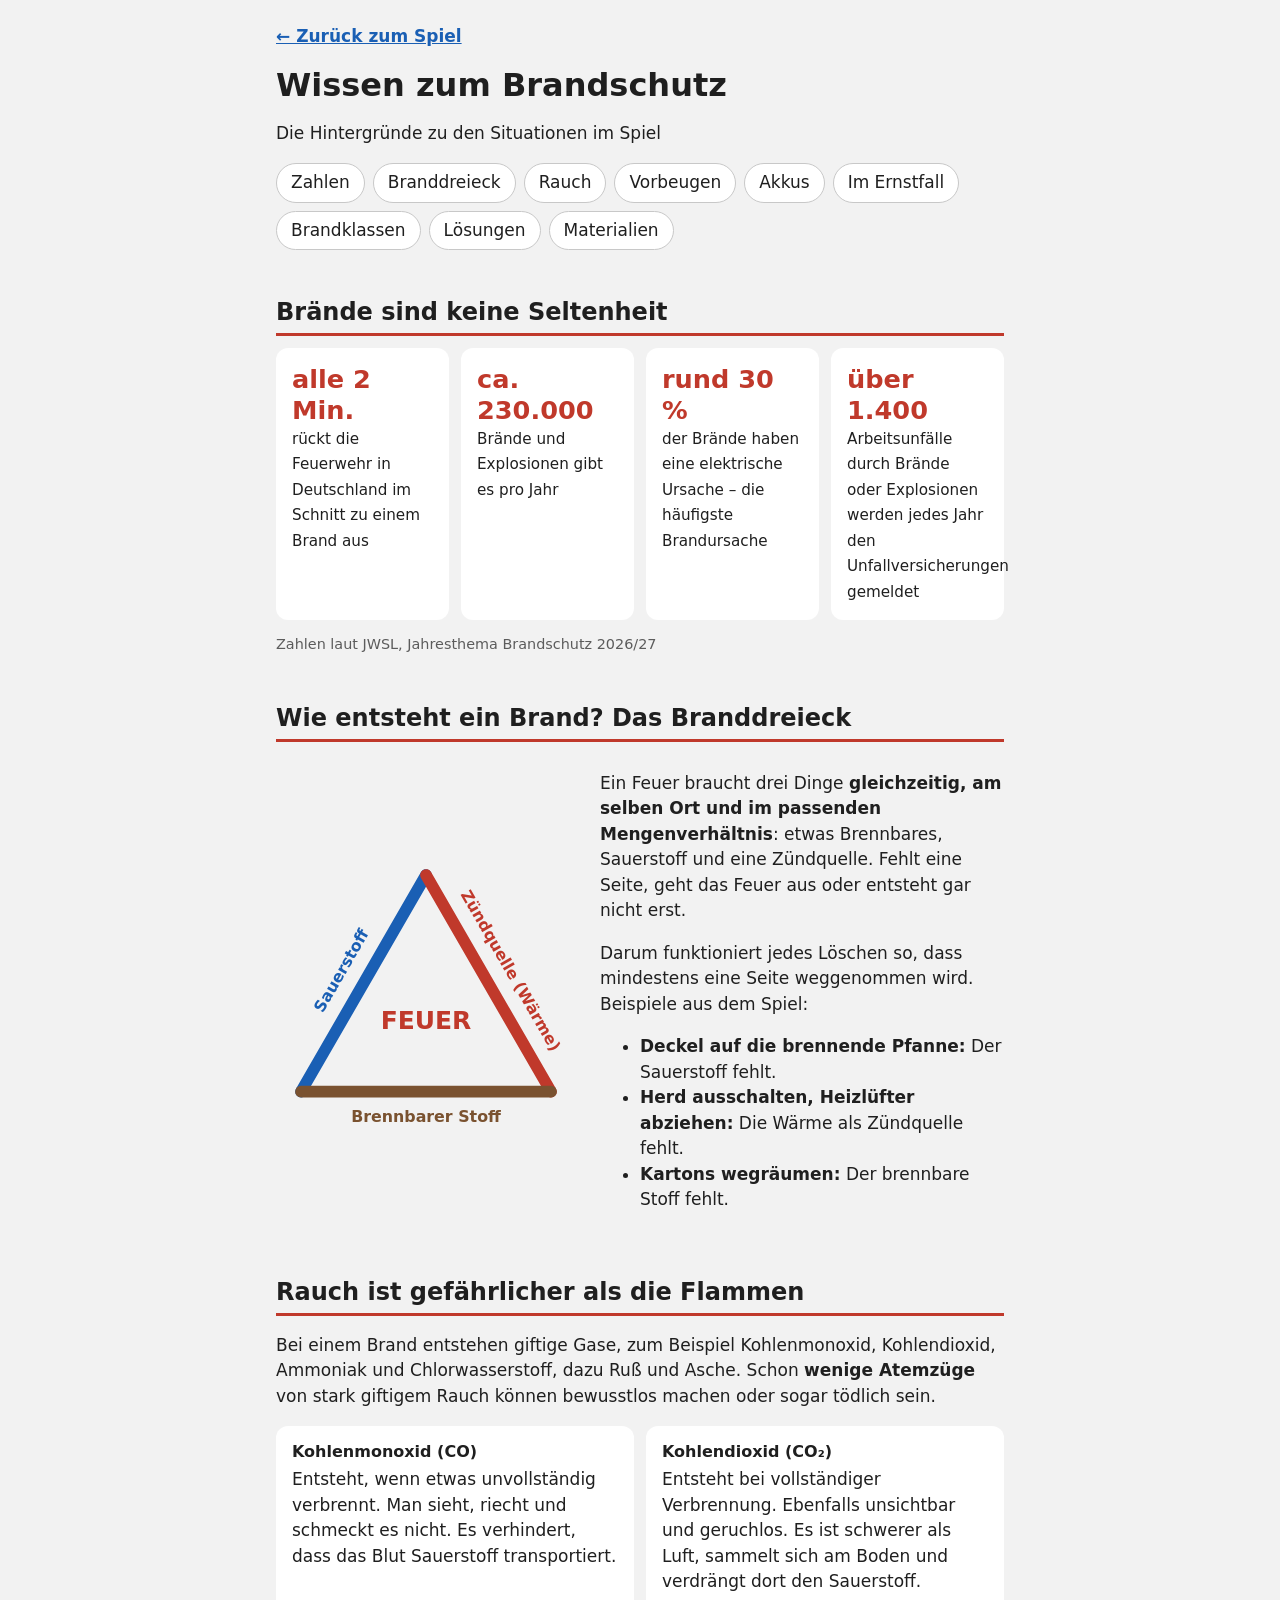
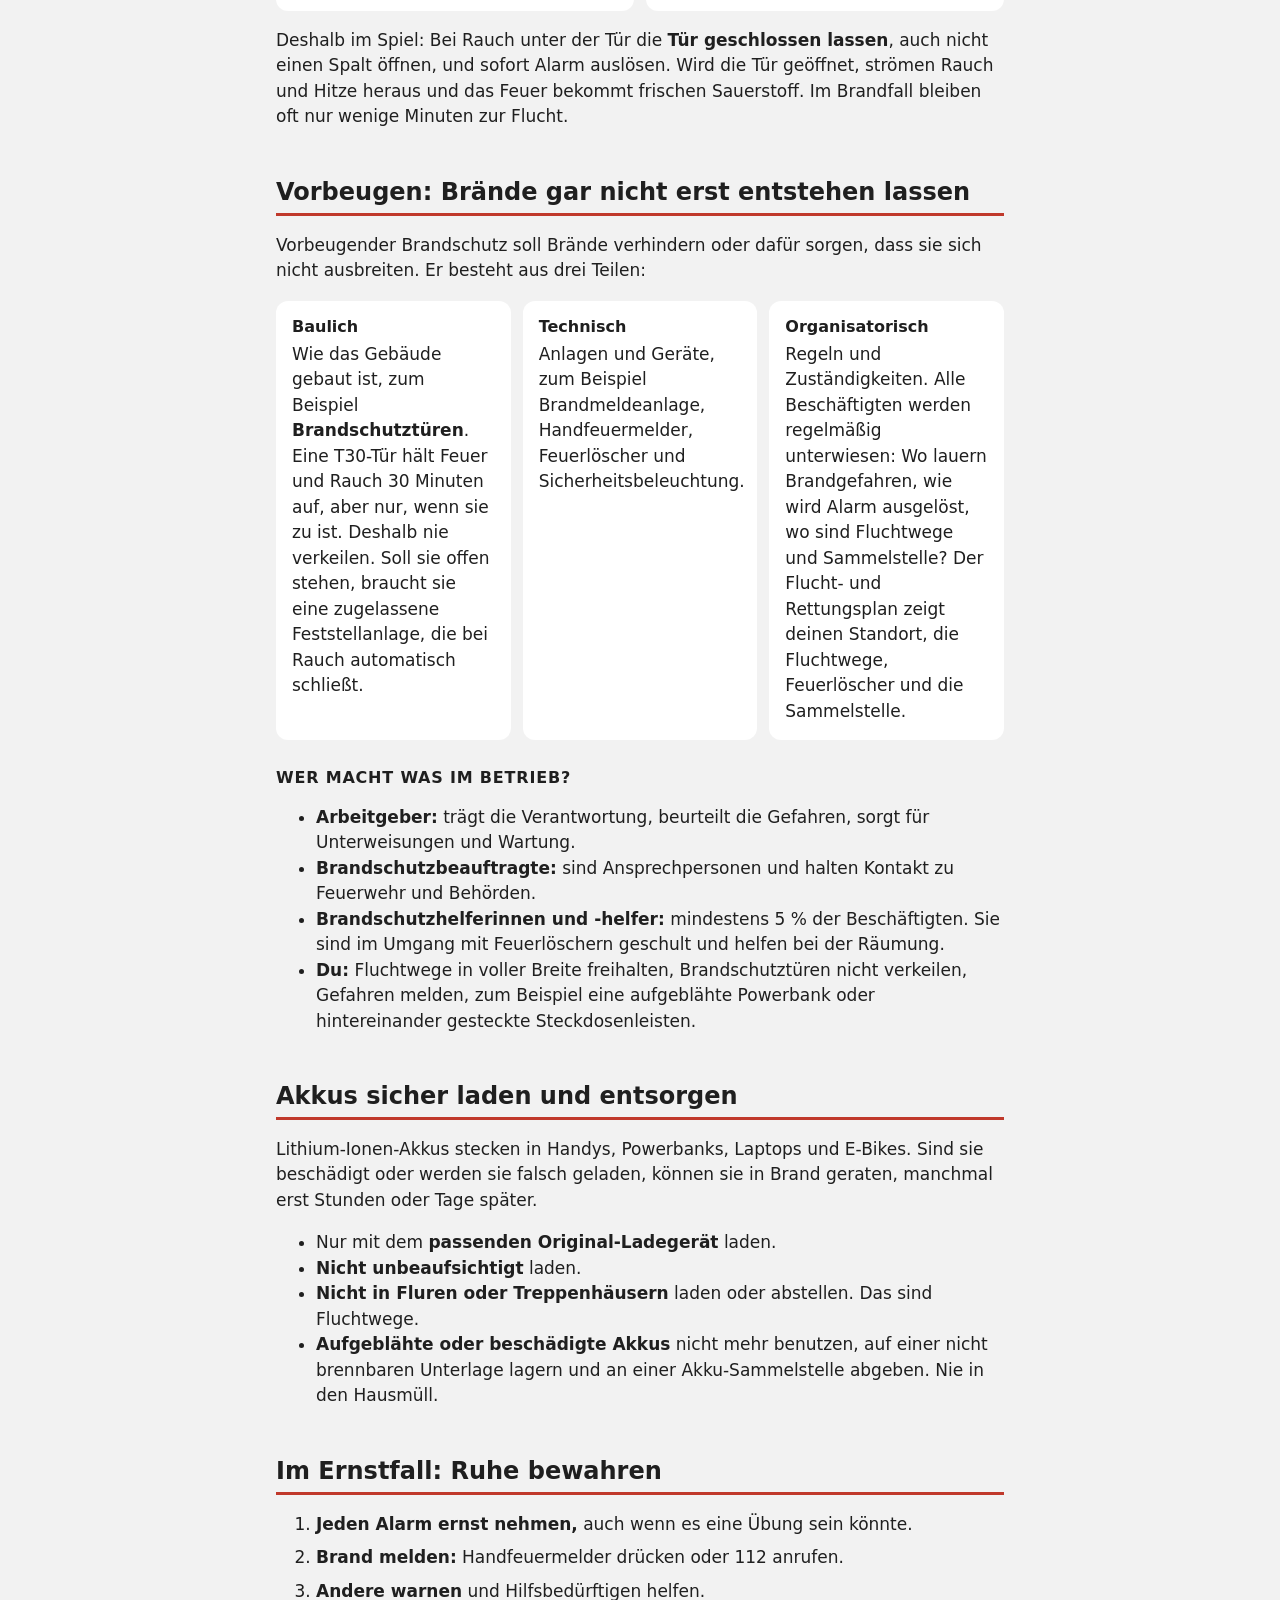
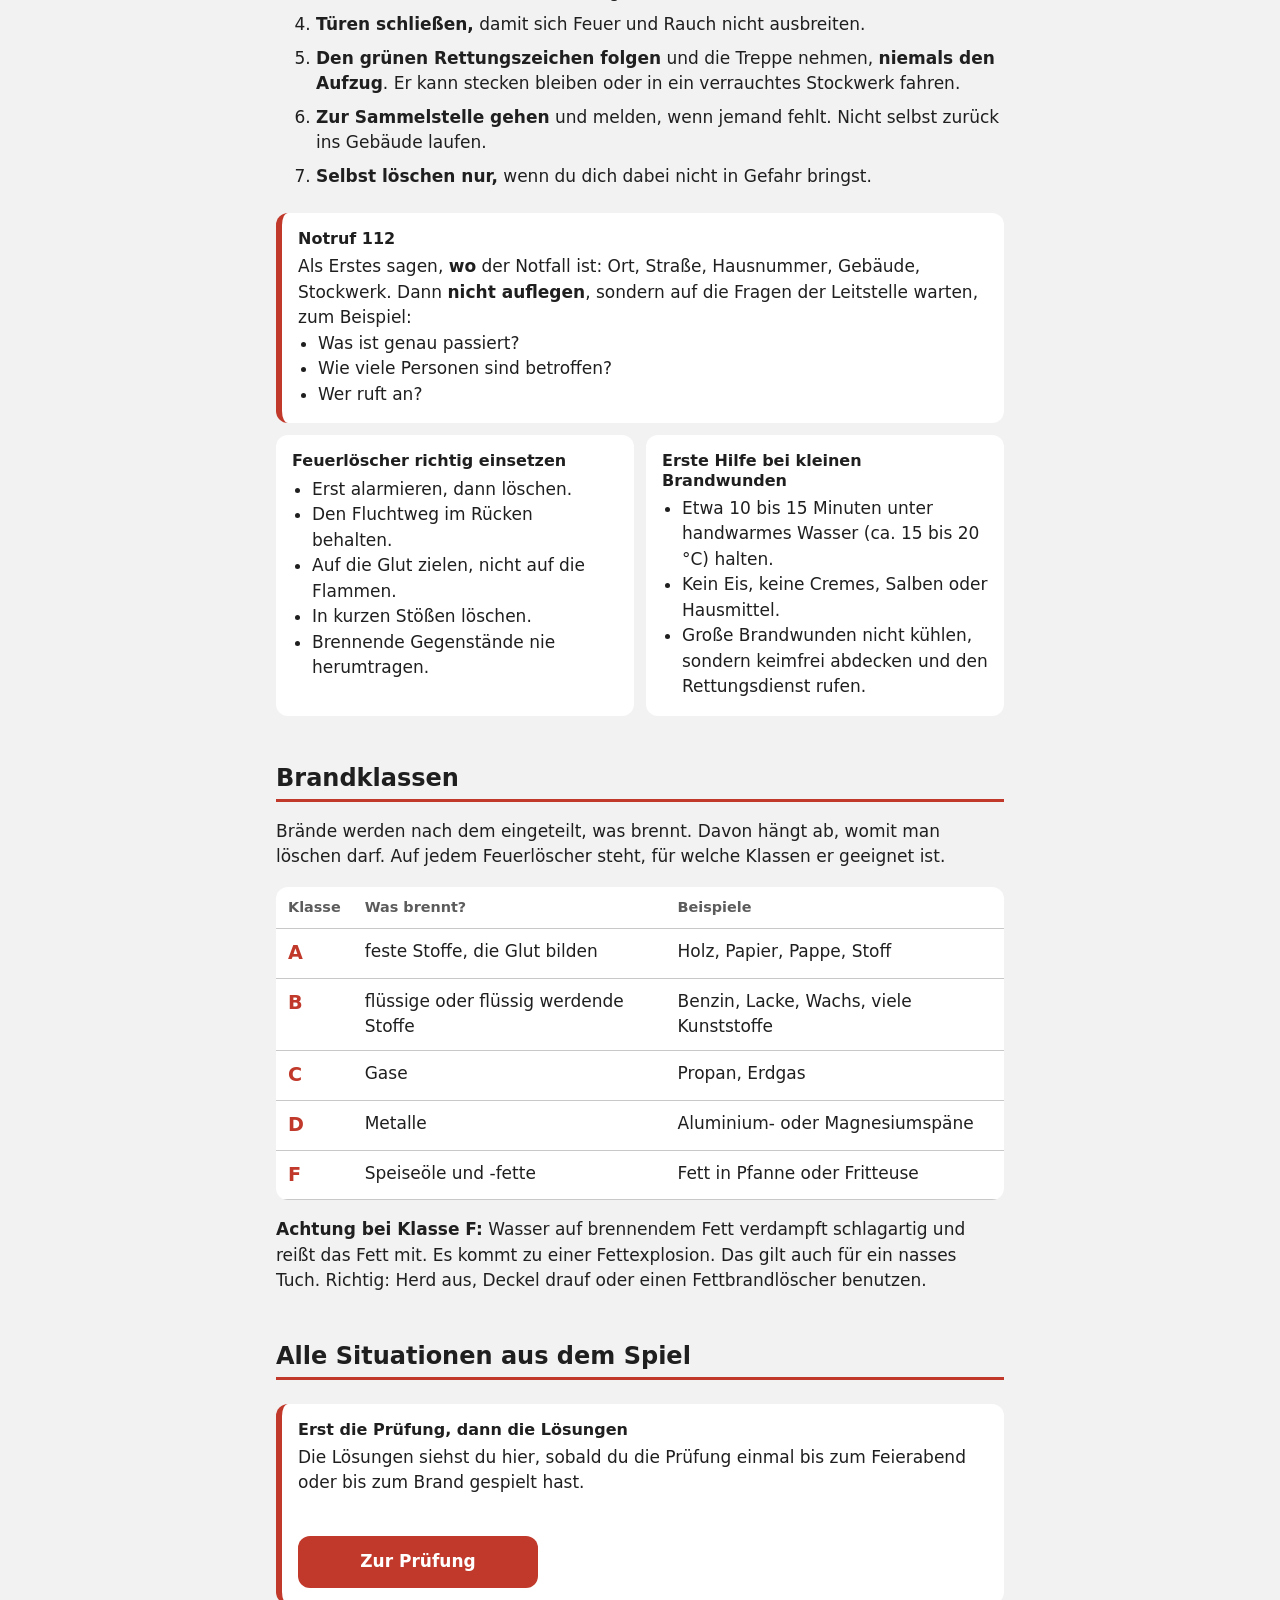
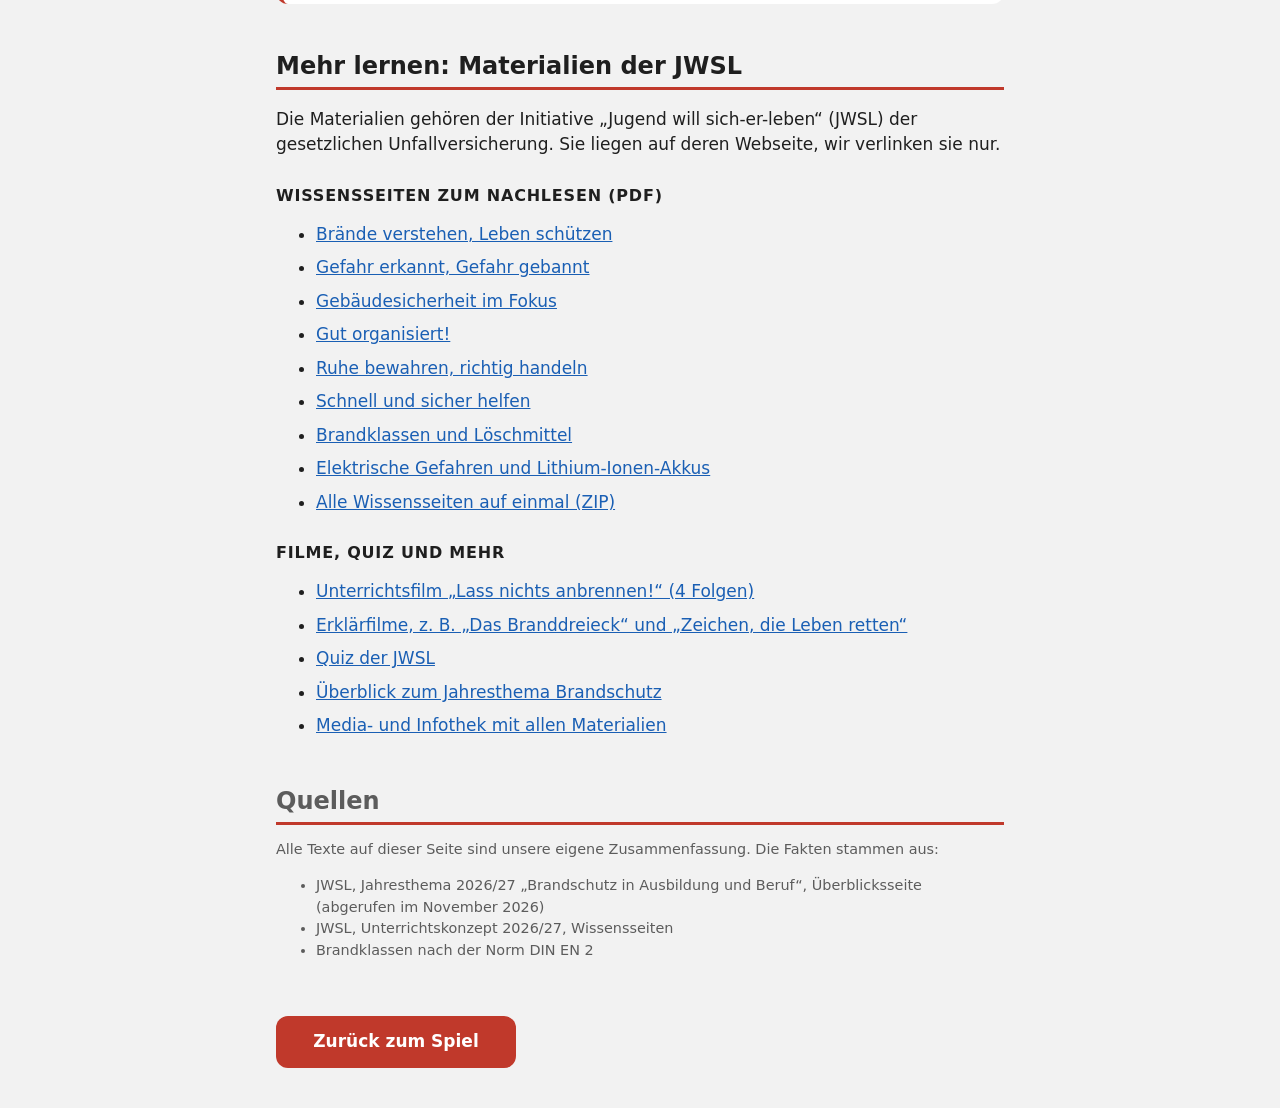
==== commit e9f4f51c: "Hauptmenü, Trainingsspiel „Finde die Mängel“, Info-Seite vorher frei - Startbildschirm wird Hauptmen" ====
--- a/info.html
+++ b/info.html
@@ -21,19 +21,7 @@
     <h1 tabindex="-1">Wissen zum Brandschutz</h1>
     <p class="untertitel">Die Hintergründe zu den Situationen im Spiel</p>
 
-    <!-- Solange noch nicht gespielt wurde, ist nur dieser Kasten zu sehen.
-         info.js schaltet um, sobald im Browser „gespielt“ gespeichert ist. -->
-    <div id="gesperrt" class="kasten gesperrt" hidden>
-      <h2>Erst spielen, dann lesen!</h2>
-      <p>Hier stehen die Lösungen zum Spiel. Die Seite wird freigeschaltet, sobald du das Spiel einmal bis zum Feierabend gespielt hast oder ein Brand ausgebrochen ist.</p>
-      <a class="haupt-button" href="index.html">Zum Spiel</a>
-    </div>
-
-    <noscript>
-      <p class="fehler">Diese Seite braucht JavaScript. Bitte im Browser aktivieren.</p>
-    </noscript>
-
-    <div id="info-inhalt" hidden>
+    <div id="info-inhalt">
 
     <!-- Inhaltsverzeichnis: springt zu den Abschnitten weiter unten -->
     <nav class="inhalt" aria-label="Inhalt">
@@ -232,11 +220,22 @@
 
     <!-- ===== LÖSUNGEN AUS DEM SPIEL =====
          Diese Liste baut info.js automatisch aus szenen.js.
-         Ändert ihr dort einen Text, ändert er sich hier mit. -->
+         Ändert ihr dort einen Text, ändert er sich hier mit.
+         Sie erscheint erst, wenn die Prüfung einmal gespielt wurde. -->
     <section id="spiel" class="info-abschnitt">
       <h2>Alle Situationen aus dem Spiel</h2>
-      <p class="hinweis">Achtung, hier stehen die Lösungen. Spiel am besten zuerst selbst!</p>
-      <div id="szenen-liste" class="szenen-liste"></div>
+
+      <!-- Solange die Prüfung noch nicht gespielt wurde -->
+      <div id="loesungen-gesperrt" class="kasten gesperrt" hidden>
+        <h3>Erst die Prüfung, dann die Lösungen</h3>
+        <p>Die Lösungen siehst du hier, sobald du die Prüfung einmal bis zum Feierabend oder bis zum Brand gespielt hast.</p>
+        <a class="haupt-button" href="index.html">Zur Prüfung</a>
+      </div>
+
+      <div id="loesungen" hidden>
+        <p class="hinweis">Achtung, hier stehen die Lösungen.</p>
+        <div id="szenen-liste" class="szenen-liste"></div>
+      </div>
     </section>
 
 
@@ -283,10 +282,15 @@
     <a class="haupt-button" href="index.html">Zurück zum Spiel</a>
 
     </div><!-- Ende von info-inhalt -->
+
+    <noscript>
+      <p class="fehler">Die Lösungen brauchen JavaScript. Bitte im Browser aktivieren.</p>
+    </noscript>
   </main>
 
   <!-- szenen.js liefert die Texte für „Alle Situationen aus dem Spiel“ -->
   <script src="szenen.js"></script>
+  <script src="gemeinsam.js"></script>
   <script src="info.js"></script>
 </body>
 </html>
--- a/style.css
+++ b/style.css
@@ -936,6 +936,206 @@
 
 
 /* =====================================================================
+   HAUPTMENÜ (Startbildschirm)
+   ===================================================================== */
+
+.menue {
+  margin-top: 40px;
+}
+
+.menue h2 {
+  font-size: 1.25rem;
+}
+
+.menue-liste {
+  display: grid;
+  gap: 12px;
+}
+
+.menue-karte {
+  display: flex;
+  flex-direction: column;
+  gap: 4px;
+  padding: 16px;
+  color: var(--text);
+  text-decoration: none;
+  background: var(--flaeche);
+  border: 2px solid var(--rand);
+  border-radius: var(--ecken);
+}
+
+.menue-karte strong {
+  font-size: 1.1rem;
+}
+
+@media (hover: hover) {
+  a.menue-karte:hover {
+    border-color: var(--akzent);
+  }
+}
+
+.menue-karte.gesperrt {
+  opacity: 0.6;
+  border-style: dashed;
+}
+
+.menue-rekord {
+  font-size: 0.85rem;
+  font-weight: 700;
+  color: var(--text-leise);
+}
+
+/* Knopf, der wie ein Link aussieht (z. B. „Zum Hauptmenü“) */
+.link-button {
+  display: block;
+  margin-top: 12px;
+  padding: 8px 0;
+  font-weight: 600;
+  color: var(--link);
+  text-decoration: underline;
+  background: none;
+  border: none;
+}
+
+/* Nur für Screenreader sichtbar (z. B. Überschrift über dem Suchbild) */
+.sr-nur {
+  position: absolute;
+  width: 1px;
+  height: 1px;
+  margin: -1px;
+  padding: 0;
+  overflow: hidden;
+  clip: rect(0 0 0 0);
+  white-space: nowrap;
+  border: 0;
+}
+
+
+/* =====================================================================
+   SUCHBILD (suchbild.html)
+   ===================================================================== */
+
+.suchbild-seite #sb-spiel {
+  max-width: 1000px;
+}
+
+.suchbild-seite .statusleiste-innen {
+  flex-wrap: wrap;       /* auf schmalen Handys in zwei Zeilen */
+  row-gap: 6px;
+}
+
+.suchbild svg {
+  display: block;
+  width: 100%;
+  height: auto;
+  border-radius: var(--ecken);
+  cursor: crosshair;                    /* kein Hand-Zeiger, sonst verrät er die Mängel */
+  touch-action: manipulation;           /* kein Zoomen bei schnellem Doppeltippen */
+  user-select: none;
+  -webkit-tap-highlight-color: transparent;
+}
+
+/* Jeder Mangel hat zwei Zustände. Am Anfang ist „kaputt“ zu sehen. */
+.mangel .behoben,
+.mangel .markierung {
+  opacity: 0;
+  transition: opacity 0.5s ease;
+}
+
+.mangel .kaputt {
+  transition: opacity 0.6s ease, transform 0.6s ease;
+}
+
+/* Gefunden: „kaputt“ ausblenden, „behoben“ und grünen Kreis einblenden */
+.mangel.gefunden .kaputt {
+  opacity: 0;
+}
+
+.mangel.gefunden .behoben,
+.mangel.gefunden .markierung {
+  opacity: 1;
+}
+
+/* Die Kartons werden zur Seite weggeräumt */
+.mangel[data-mangel="kartons"].gefunden .kaputt {
+  transform: translateX(240px);
+}
+
+/* Tipp: der Kreis blinkt orange */
+.mangel.tipp .markierung {
+  opacity: 1;
+  stroke: var(--farbe-plausibel);
+  animation: tipp-blinken 0.5s steps(1) infinite;
+}
+
+@keyframes tipp-blinken {
+  50% { opacity: 0.2; }
+}
+
+/* Rotes X bei einem Tipper daneben */
+.fehlklick {
+  fill: none;
+  stroke: var(--farbe-offensichtlich);
+  stroke-width: 9;
+  stroke-linecap: round;
+  animation: fehlklick 0.9s ease-out forwards;
+}
+
+@keyframes fehlklick {
+  from { opacity: 1; }
+  to   { opacity: 0; }
+}
+
+#tipp-button {
+  margin-top: 8px;
+}
+
+/* Nur auf schmalen Bildschirmen sichtbar */
+.nur-handy {
+  display: none;
+}
+
+/* Handy: Das Bild wird breiter als der Bildschirm und lässt sich seitlich
+   wischen. So sind die Mängel groß genug zum Erkennen und Antippen. */
+@media (max-width: 699px) {
+  .nur-handy {
+    display: block;
+    margin: 0 0 6px;
+  }
+  .suchbild {
+    overflow-x: auto;
+    border-radius: var(--ecken);
+  }
+  .suchbild svg {
+    min-width: 680px;
+    border-radius: 0;
+  }
+  .suchbild-seite .statusleiste-innen {
+    gap: 10px;
+    font-size: 0.88rem;
+  }
+  .suchbild-seite .ton-button {
+    padding: 4px 8px;
+  }
+}
+
+.sb-meldung {
+  margin-top: 8px;
+}
+
+.sb-meldung p {
+  margin: 0;
+}
+
+.sb-liste {
+  margin: 12px 0 0;
+  padding-left: 22px;
+  font-size: 0.9rem;
+  color: var(--text-leise);
+}
+
+
+/* =====================================================================
    FEHLERHINWEIS (bei Tippfehlern in szenen.js)
    ===================================================================== */
 
@@ -1036,7 +1236,11 @@
     filter: brightness(0.3) sepia(1) saturate(3);
   }
   .hitze-fuellung,
-  .zeit-fuellung {
+  .zeit-fuellung,
+  .mangel .kaputt {
     transition: none;
   }
-}
+  .mangel.tipp .markierung {
+    animation: none;
+  }
+}
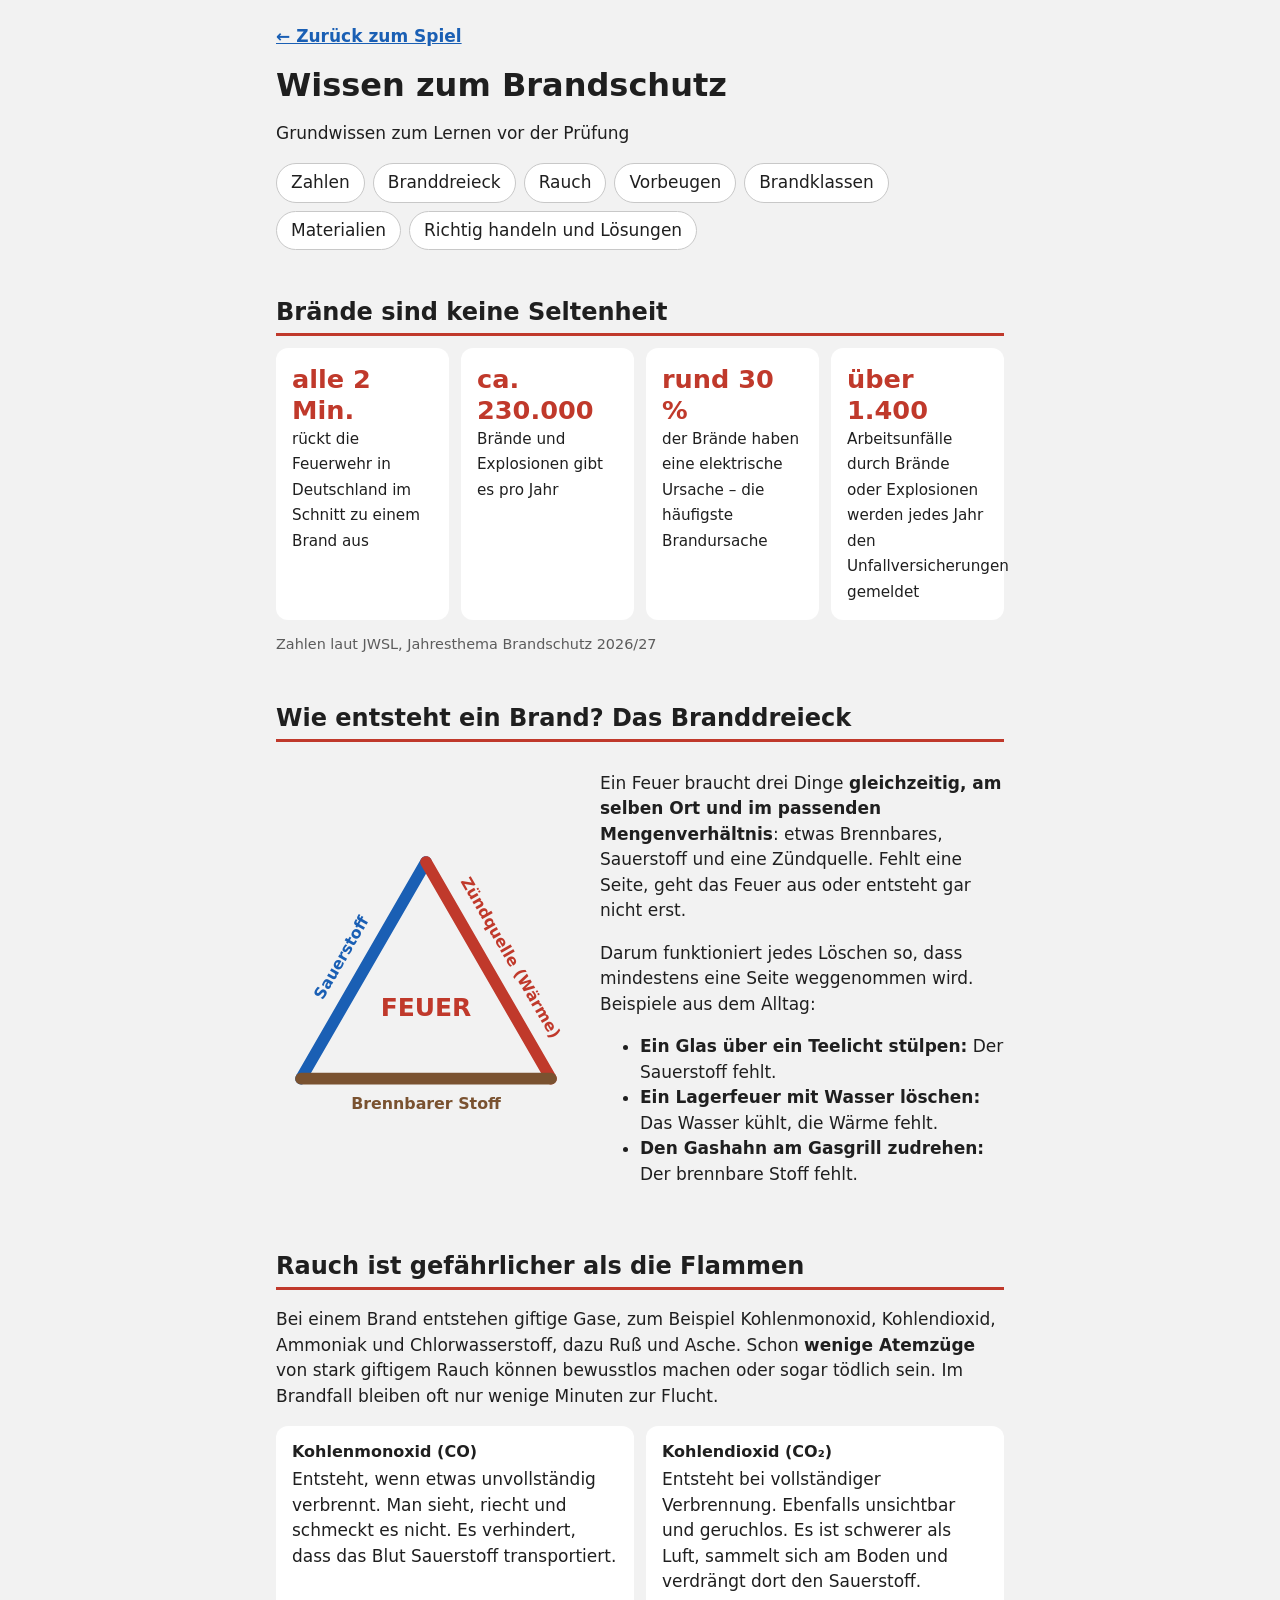
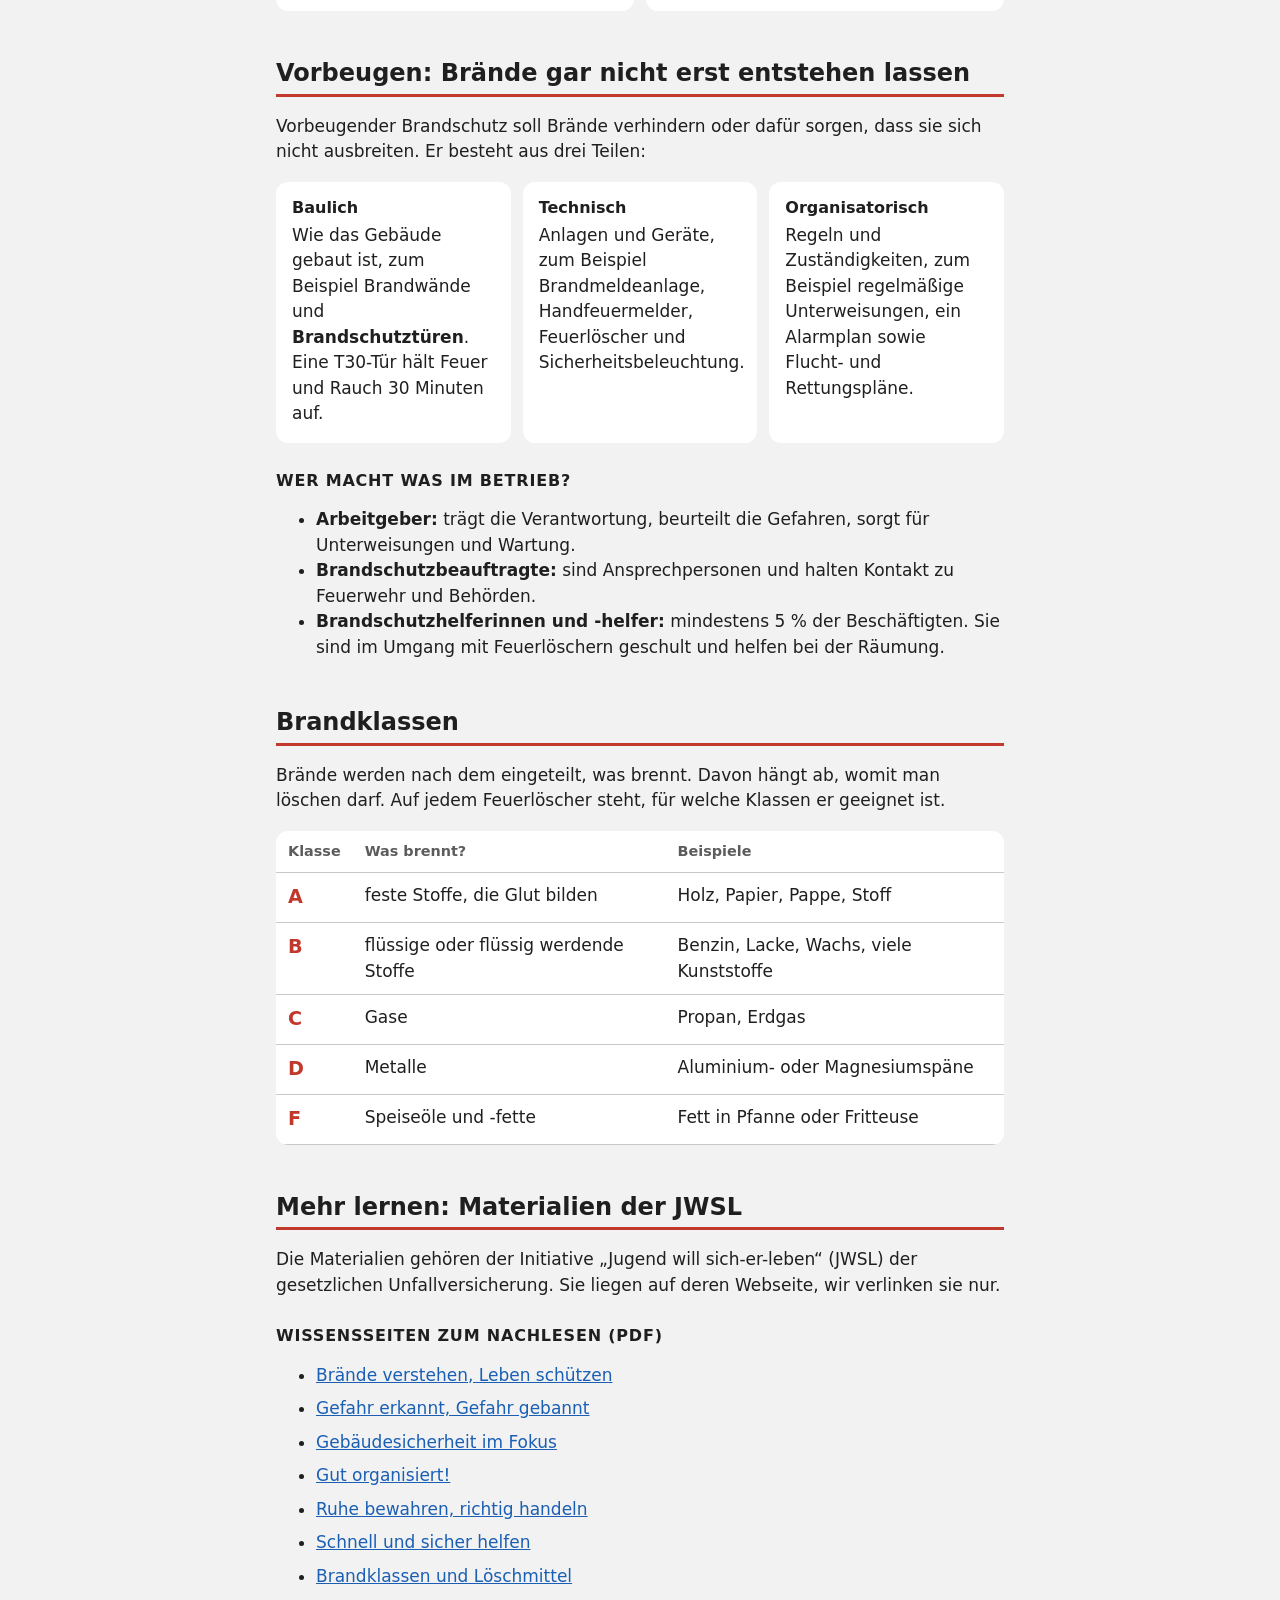
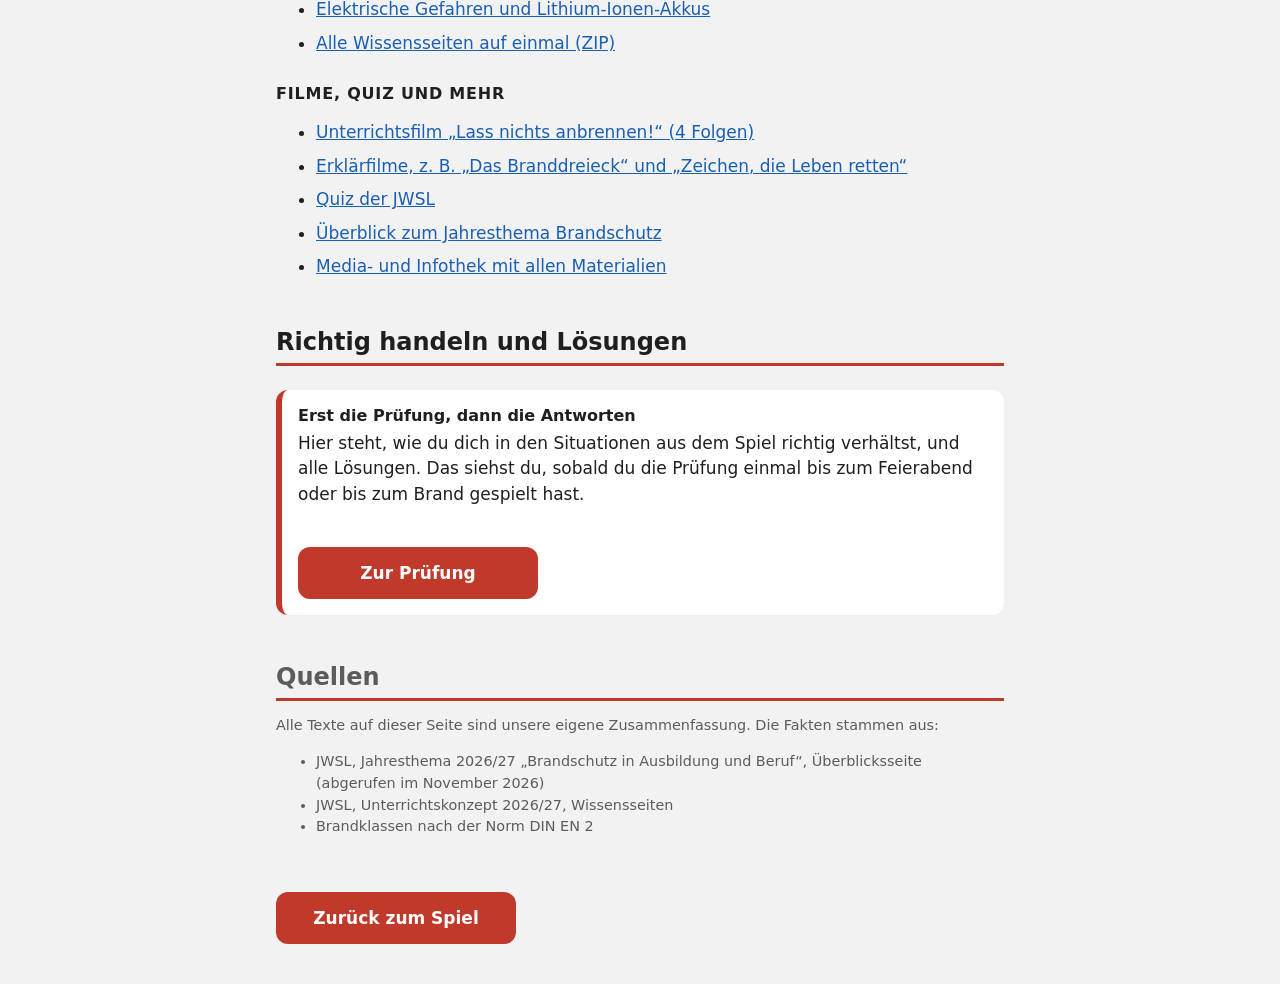
==== commit e740c3da: "Info-Seite verrät keine Antworten mehr, Fehler-Statistik „Häufigste Irrtümer“ - Info-Seite in zwei T" ====
--- a/info.html
+++ b/info.html
@@ -10,18 +10,22 @@
 <body class="info-seite">
 
   <!-- =================================================================
-       INFO-SEITE: Hintergrundwissen zum Spiel
+       INFO-SEITE: Wissen zum Brandschutz
        Die Texte könnt ihr direkt hier ändern: Text steht zwischen
        <p> und </p>, Listenpunkte zwischen <li> und </li>.
+
+       Die Seite hat zwei Teile:
+       1. GRUNDWISSEN – immer frei. Hier darf nichts stehen, was eine
+          Antwort aus der Prüfung verrät.
+       2. RICHTIG HANDELN UND LÖSUNGEN – erst nach der Prüfung
+          (info.js schaltet frei).
        ================================================================= -->
 
   <main>
     <a class="zurueck-link" href="index.html">← Zurück zum Spiel</a>
 
     <h1 tabindex="-1">Wissen zum Brandschutz</h1>
-    <p class="untertitel">Die Hintergründe zu den Situationen im Spiel</p>
-
-    <div id="info-inhalt">
+    <p class="untertitel">Grundwissen zum Lernen vor der Prüfung</p>
 
     <!-- Inhaltsverzeichnis: springt zu den Abschnitten weiter unten -->
     <nav class="inhalt" aria-label="Inhalt">
@@ -29,13 +33,15 @@
       <a href="#branddreieck">Branddreieck</a>
       <a href="#rauch">Rauch</a>
       <a href="#vorbeugen">Vorbeugen</a>
-      <a href="#akkus">Akkus</a>
-      <a href="#ernstfall">Im Ernstfall</a>
       <a href="#brandklassen">Brandklassen</a>
-      <a href="#spiel">Lösungen</a>
       <a href="#materialien">Materialien</a>
+      <a href="#nach-der-pruefung">Richtig handeln und Lösungen</a>
     </nav>
 
+
+    <!-- =================================================================
+         TEIL 1: GRUNDWISSEN (immer frei)
+         ================================================================= -->
 
     <!-- ===== ZAHLEN ===== -->
     <section id="zahlen" class="info-abschnitt">
@@ -79,11 +85,11 @@
         </svg>
         <div>
           <p>Ein Feuer braucht drei Dinge <strong>gleichzeitig, am selben Ort und im passenden Mengenverhältnis</strong>: etwas Brennbares, Sauerstoff und eine Zündquelle. Fehlt eine Seite, geht das Feuer aus oder entsteht gar nicht erst.</p>
-          <p>Darum funktioniert jedes Löschen so, dass mindestens eine Seite weggenommen wird. Beispiele aus dem Spiel:</p>
+          <p>Darum funktioniert jedes Löschen so, dass mindestens eine Seite weggenommen wird. Beispiele aus dem Alltag:</p>
           <ul>
-            <li><strong>Deckel auf die brennende Pfanne:</strong> Der Sauerstoff fehlt.</li>
-            <li><strong>Herd ausschalten, Heizlüfter abziehen:</strong> Die Wärme als Zündquelle fehlt.</li>
-            <li><strong>Kartons wegräumen:</strong> Der brennbare Stoff fehlt.</li>
+            <li><strong>Ein Glas über ein Teelicht stülpen:</strong> Der Sauerstoff fehlt.</li>
+            <li><strong>Ein Lagerfeuer mit Wasser löschen:</strong> Das Wasser kühlt, die Wärme fehlt.</li>
+            <li><strong>Den Gashahn am Gasgrill zudrehen:</strong> Der brennbare Stoff fehlt.</li>
           </ul>
         </div>
       </div>
@@ -93,7 +99,7 @@
     <!-- ===== RAUCH ===== -->
     <section id="rauch" class="info-abschnitt">
       <h2>Rauch ist gefährlicher als die Flammen</h2>
-      <p>Bei einem Brand entstehen giftige Gase, zum Beispiel Kohlenmonoxid, Kohlendioxid, Ammoniak und Chlorwasserstoff, dazu Ruß und Asche. Schon <strong>wenige Atemzüge</strong> von stark giftigem Rauch können bewusstlos machen oder sogar tödlich sein.</p>
+      <p>Bei einem Brand entstehen giftige Gase, zum Beispiel Kohlenmonoxid, Kohlendioxid, Ammoniak und Chlorwasserstoff, dazu Ruß und Asche. Schon <strong>wenige Atemzüge</strong> von stark giftigem Rauch können bewusstlos machen oder sogar tödlich sein. Im Brandfall bleiben oft nur wenige Minuten zur Flucht.</p>
       <div class="kaesten">
         <div class="kasten">
           <h3>Kohlenmonoxid (CO)</h3>
@@ -104,7 +110,6 @@
           <p>Entsteht bei vollständiger Verbrennung. Ebenfalls unsichtbar und geruchlos. Es ist schwerer als Luft, sammelt sich am Boden und verdrängt dort den Sauerstoff.</p>
         </div>
       </div>
-      <p>Deshalb im Spiel: Bei Rauch unter der Tür die <strong>Tür geschlossen lassen</strong>, auch nicht einen Spalt öffnen, und sofort Alarm auslösen. Wird die Tür geöffnet, strömen Rauch und Hitze heraus und das Feuer bekommt frischen Sauerstoff. Im Brandfall bleiben oft nur wenige Minuten zur Flucht.</p>
     </section>
 
 
@@ -115,7 +120,7 @@
       <div class="kaesten">
         <div class="kasten">
           <h3>Baulich</h3>
-          <p>Wie das Gebäude gebaut ist, zum Beispiel <strong>Brandschutztüren</strong>. Eine T30-Tür hält Feuer und Rauch 30 Minuten auf, aber nur, wenn sie zu ist. Deshalb nie verkeilen. Soll sie offen stehen, braucht sie eine zugelassene Feststellanlage, die bei Rauch automatisch schließt.</p>
+          <p>Wie das Gebäude gebaut ist, zum Beispiel Brandwände und <strong>Brandschutztüren</strong>. Eine T30-Tür hält Feuer und Rauch 30 Minuten auf.</p>
         </div>
         <div class="kasten">
           <h3>Technisch</h3>
@@ -123,7 +128,7 @@
         </div>
         <div class="kasten">
           <h3>Organisatorisch</h3>
-          <p>Regeln und Zuständigkeiten. Alle Beschäftigten werden regelmäßig unterwiesen: Wo lauern Brandgefahren, wie wird Alarm ausgelöst, wo sind Fluchtwege und Sammelstelle? Der Flucht- und Rettungsplan zeigt deinen Standort, die Fluchtwege, Feuerlöscher und die Sammelstelle.</p>
+          <p>Regeln und Zuständigkeiten, zum Beispiel regelmäßige Unterweisungen, ein Alarmplan sowie Flucht- und Rettungspläne.</p>
         </div>
       </div>
 
@@ -132,67 +137,7 @@
         <li><strong>Arbeitgeber:</strong> trägt die Verantwortung, beurteilt die Gefahren, sorgt für Unterweisungen und Wartung.</li>
         <li><strong>Brandschutzbeauftragte:</strong> sind Ansprechpersonen und halten Kontakt zu Feuerwehr und Behörden.</li>
         <li><strong>Brandschutzhelferinnen und -helfer:</strong> mindestens 5 % der Beschäftigten. Sie sind im Umgang mit Feuerlöschern geschult und helfen bei der Räumung.</li>
-        <li><strong>Du:</strong> Fluchtwege in voller Breite freihalten, Brandschutztüren nicht verkeilen, Gefahren melden, zum Beispiel eine aufgeblähte Powerbank oder hintereinander gesteckte Steckdosenleisten.</li>
       </ul>
-    </section>
-
-
-    <!-- ===== AKKUS ===== -->
-    <section id="akkus" class="info-abschnitt">
-      <h2>Akkus sicher laden und entsorgen</h2>
-      <p>Lithium-Ionen-Akkus stecken in Handys, Powerbanks, Laptops und E-Bikes. Sind sie beschädigt oder werden sie falsch geladen, können sie in Brand geraten, manchmal erst Stunden oder Tage später.</p>
-      <ul>
-        <li>Nur mit dem <strong>passenden Original-Ladegerät</strong> laden.</li>
-        <li><strong>Nicht unbeaufsichtigt</strong> laden.</li>
-        <li><strong>Nicht in Fluren oder Treppenhäusern</strong> laden oder abstellen. Das sind Fluchtwege.</li>
-        <li><strong>Aufgeblähte oder beschädigte Akkus</strong> nicht mehr benutzen, auf einer nicht brennbaren Unterlage lagern und an einer Akku-Sammelstelle abgeben. Nie in den Hausmüll.</li>
-      </ul>
-    </section>
-
-
-    <!-- ===== IM ERNSTFALL ===== -->
-    <section id="ernstfall" class="info-abschnitt">
-      <h2>Im Ernstfall: Ruhe bewahren</h2>
-      <ol class="schritte">
-        <li><strong>Jeden Alarm ernst nehmen,</strong> auch wenn es eine Übung sein könnte.</li>
-        <li><strong>Brand melden:</strong> Handfeuermelder drücken oder 112 anrufen.</li>
-        <li><strong>Andere warnen</strong> und Hilfsbedürftigen helfen.</li>
-        <li><strong>Türen schließen,</strong> damit sich Feuer und Rauch nicht ausbreiten.</li>
-        <li><strong>Den grünen Rettungszeichen folgen</strong> und die Treppe nehmen, <strong>niemals den Aufzug</strong>. Er kann stecken bleiben oder in ein verrauchtes Stockwerk fahren.</li>
-        <li><strong>Zur Sammelstelle gehen</strong> und melden, wenn jemand fehlt. Nicht selbst zurück ins Gebäude laufen.</li>
-        <li><strong>Selbst löschen nur,</strong> wenn du dich dabei nicht in Gefahr bringst.</li>
-      </ol>
-
-      <div class="kasten notruf">
-        <h3>Notruf 112</h3>
-        <p>Als Erstes sagen, <strong>wo</strong> der Notfall ist: Ort, Straße, Hausnummer, Gebäude, Stockwerk. Dann <strong>nicht auflegen</strong>, sondern auf die Fragen der Leitstelle warten, zum Beispiel:</p>
-        <ul>
-          <li>Was ist genau passiert?</li>
-          <li>Wie viele Personen sind betroffen?</li>
-          <li>Wer ruft an?</li>
-        </ul>
-      </div>
-
-      <div class="kaesten ernstfall-kaesten">
-        <div class="kasten">
-          <h3>Feuerlöscher richtig einsetzen</h3>
-          <ul>
-            <li>Erst alarmieren, dann löschen.</li>
-            <li>Den Fluchtweg im Rücken behalten.</li>
-            <li>Auf die Glut zielen, nicht auf die Flammen.</li>
-            <li>In kurzen Stößen löschen.</li>
-            <li>Brennende Gegenstände nie herumtragen.</li>
-          </ul>
-        </div>
-        <div class="kasten">
-          <h3>Erste Hilfe bei kleinen Brandwunden</h3>
-          <ul>
-            <li>Etwa 10 bis 15 Minuten unter handwarmes Wasser (ca. 15 bis 20 °C) halten.</li>
-            <li>Kein Eis, keine Cremes, Salben oder Hausmittel.</li>
-            <li>Große Brandwunden nicht kühlen, sondern keimfrei abdecken und den Rettungsdienst rufen.</li>
-          </ul>
-        </div>
-      </div>
     </section>
 
 
@@ -214,28 +159,6 @@
           </tbody>
         </table>
       </div>
-      <p><strong>Achtung bei Klasse F:</strong> Wasser auf brennendem Fett verdampft schlagartig und reißt das Fett mit. Es kommt zu einer Fettexplosion. Das gilt auch für ein nasses Tuch. Richtig: Herd aus, Deckel drauf oder einen Fettbrandlöscher benutzen.</p>
-    </section>
-
-
-    <!-- ===== LÖSUNGEN AUS DEM SPIEL =====
-         Diese Liste baut info.js automatisch aus szenen.js.
-         Ändert ihr dort einen Text, ändert er sich hier mit.
-         Sie erscheint erst, wenn die Prüfung einmal gespielt wurde. -->
-    <section id="spiel" class="info-abschnitt">
-      <h2>Alle Situationen aus dem Spiel</h2>
-
-      <!-- Solange die Prüfung noch nicht gespielt wurde -->
-      <div id="loesungen-gesperrt" class="kasten gesperrt" hidden>
-        <h3>Erst die Prüfung, dann die Lösungen</h3>
-        <p>Die Lösungen siehst du hier, sobald du die Prüfung einmal bis zum Feierabend oder bis zum Brand gespielt hast.</p>
-        <a class="haupt-button" href="index.html">Zur Prüfung</a>
-      </div>
-
-      <div id="loesungen" hidden>
-        <p class="hinweis">Achtung, hier stehen die Lösungen.</p>
-        <div id="szenen-liste" class="szenen-liste"></div>
-      </div>
     </section>
 
 
@@ -268,6 +191,117 @@
     </section>
 
 
+    <!-- =================================================================
+         TEIL 2: RICHTIG HANDELN UND LÖSUNGEN (erst nach der Prüfung)
+         info.js zeigt entweder den Sperr-Kasten oder den Inhalt.
+         ================================================================= -->
+    <div id="nach-der-pruefung" class="nach-der-pruefung">
+
+      <!-- Solange die Prüfung noch nicht gespielt wurde -->
+      <section id="nachher-gesperrt" class="info-abschnitt" hidden>
+        <h2>Richtig handeln und Lösungen</h2>
+        <div class="kasten gesperrt">
+          <h3>Erst die Prüfung, dann die Antworten</h3>
+          <p>Hier steht, wie du dich in den Situationen aus dem Spiel richtig verhältst, und alle Lösungen. Das siehst du, sobald du die Prüfung einmal bis zum Feierabend oder bis zum Brand gespielt hast.</p>
+          <a class="haupt-button" href="index.html">Zur Prüfung</a>
+        </div>
+      </section>
+
+      <div id="nachher" hidden>
+
+        <!-- ===== DEINE AUFGABEN UND AKKUS ===== -->
+        <section id="handeln" class="info-abschnitt">
+          <h2>Richtig handeln im Alltag</h2>
+          <p class="hinweis">Ab hier stehen die Antworten zur Prüfung.</p>
+
+          <h3 class="zwischen-ueberschrift">Deine Aufgaben im Betrieb</h3>
+          <ul>
+            <li><strong>Fluchtwege und Notausgänge</strong> in voller Breite freihalten.</li>
+            <li><strong>Brandschutztüren nie verkeilen.</strong> Soll eine offen stehen, braucht sie eine zugelassene Feststellanlage, die bei Rauch automatisch schließt.</li>
+            <li><strong>Gefahren melden,</strong> zum Beispiel hintereinander gesteckte Steckdosenleisten oder eine aufgeblähte Powerbank.</li>
+            <li><strong>Den Flucht- und Rettungsplan kennen:</strong> deinen Standort, die Fluchtwege, Feuerlöscher und die Sammelstelle.</li>
+          </ul>
+
+          <h3 class="zwischen-ueberschrift">Akkus sicher laden und entsorgen</h3>
+          <p>Lithium-Ionen-Akkus stecken in Handys, Powerbanks, Laptops und E-Bikes. Sind sie beschädigt oder werden sie falsch geladen, können sie in Brand geraten, manchmal erst Stunden oder Tage später.</p>
+          <ul>
+            <li>Nur mit dem <strong>passenden Original-Ladegerät</strong> laden.</li>
+            <li><strong>Nicht unbeaufsichtigt</strong> laden.</li>
+            <li><strong>Nicht in Fluren oder Treppenhäusern</strong> laden oder abstellen. Das sind Fluchtwege.</li>
+            <li><strong>Aufgeblähte oder beschädigte Akkus</strong> nicht mehr benutzen, auf einer nicht brennbaren Unterlage lagern und an einer Akku-Sammelstelle abgeben. Nie in den Hausmüll.</li>
+          </ul>
+
+          <h3 class="zwischen-ueberschrift">Das Branddreieck im Spiel</h3>
+          <ul>
+            <li><strong>Deckel auf die brennende Pfanne:</strong> Der Sauerstoff fehlt.</li>
+            <li><strong>Herd ausschalten, Heizlüfter abziehen:</strong> Die Wärme als Zündquelle fehlt.</li>
+            <li><strong>Kartons wegräumen:</strong> Der brennbare Stoff fehlt.</li>
+          </ul>
+        </section>
+
+        <!-- ===== IM ERNSTFALL ===== -->
+        <section id="ernstfall" class="info-abschnitt">
+          <h2>Im Ernstfall: Ruhe bewahren</h2>
+          <ol class="schritte">
+            <li><strong>Jeden Alarm ernst nehmen,</strong> auch wenn es eine Übung sein könnte.</li>
+            <li><strong>Brand melden:</strong> Handfeuermelder drücken oder 112 anrufen.</li>
+            <li><strong>Andere warnen</strong> und Hilfsbedürftigen helfen.</li>
+            <li><strong>Türen schließen,</strong> damit sich Feuer und Rauch nicht ausbreiten. Dringt Rauch unter einer Tür hervor, die Tür geschlossen lassen, auch nicht einen Spalt öffnen: Sonst strömen Rauch und Hitze heraus und das Feuer bekommt frischen Sauerstoff.</li>
+            <li><strong>Den grünen Rettungszeichen folgen</strong> und die Treppe nehmen, <strong>niemals den Aufzug</strong>. Er kann stecken bleiben oder in ein verrauchtes Stockwerk fahren.</li>
+            <li><strong>Zur Sammelstelle gehen</strong> und melden, wenn jemand fehlt. Nicht selbst zurück ins Gebäude laufen.</li>
+            <li><strong>Selbst löschen nur,</strong> wenn du dich dabei nicht in Gefahr bringst.</li>
+          </ol>
+
+          <div class="kasten notruf">
+            <h3>Notruf 112</h3>
+            <p>Als Erstes sagen, <strong>wo</strong> der Notfall ist: Ort, Straße, Hausnummer, Gebäude, Stockwerk. Dann <strong>nicht auflegen</strong>, sondern auf die Fragen der Leitstelle warten, zum Beispiel:</p>
+            <ul>
+              <li>Was ist genau passiert?</li>
+              <li>Wie viele Personen sind betroffen?</li>
+              <li>Wer ruft an?</li>
+            </ul>
+          </div>
+
+          <div class="kaesten ernstfall-kaesten">
+            <div class="kasten">
+              <h3>Feuerlöscher richtig einsetzen</h3>
+              <ul>
+                <li>Erst alarmieren, dann löschen.</li>
+                <li>Den Fluchtweg im Rücken behalten.</li>
+                <li>Auf die Glut zielen, nicht auf die Flammen.</li>
+                <li>In kurzen Stößen löschen.</li>
+                <li>Brennende Gegenstände nie herumtragen.</li>
+              </ul>
+            </div>
+            <div class="kasten">
+              <h3>Erste Hilfe bei kleinen Brandwunden</h3>
+              <ul>
+                <li>Etwa 10 bis 15 Minuten unter handwarmes Wasser (ca. 15 bis 20 °C) halten.</li>
+                <li>Kein Eis, keine Cremes, Salben oder Hausmittel.</li>
+                <li>Große Brandwunden nicht kühlen, sondern keimfrei abdecken und den Rettungsdienst rufen.</li>
+              </ul>
+            </div>
+          </div>
+
+          <p><strong>Achtung bei Fettbrand (Klasse F):</strong> Wasser auf brennendem Fett verdampft schlagartig und reißt das Fett mit. Es kommt zu einer Fettexplosion. Das gilt auch für ein nasses Tuch. Richtig: Herd aus, Deckel drauf oder einen Fettbrandlöscher benutzen.</p>
+        </section>
+
+        <!-- ===== LÖSUNGEN AUS DEM SPIEL =====
+             Diese Liste baut info.js automatisch aus szenen.js.
+             Ändert ihr dort einen Text, ändert er sich hier mit. -->
+        <section id="spiel" class="info-abschnitt">
+          <h2>Alle Situationen aus dem Spiel</h2>
+          <div id="szenen-liste" class="szenen-liste"></div>
+        </section>
+
+      </div><!-- Ende von nachher -->
+    </div><!-- Ende von nach-der-pruefung -->
+
+    <noscript>
+      <p class="fehler">Der Teil „Richtig handeln und Lösungen“ braucht JavaScript. Bitte im Browser aktivieren.</p>
+    </noscript>
+
+
     <!-- ===== QUELLEN ===== -->
     <section class="info-abschnitt quellen">
       <h2>Quellen</h2>
@@ -280,12 +314,6 @@
     </section>
 
     <a class="haupt-button" href="index.html">Zurück zum Spiel</a>
-
-    </div><!-- Ende von info-inhalt -->
-
-    <noscript>
-      <p class="fehler">Die Lösungen brauchen JavaScript. Bitte im Browser aktivieren.</p>
-    </noscript>
   </main>
 
   <!-- szenen.js liefert die Texte für „Alle Situationen aus dem Spiel“ -->
--- a/style.css
+++ b/style.css
@@ -1136,6 +1136,73 @@
 
 
 /* =====================================================================
+   FEHLER-STATISTIK (statistik.html)
+   ===================================================================== */
+
+.stat-liste {
+  display: grid;
+  gap: 16px;
+}
+
+.stat-szene h3 {
+  margin-bottom: 2px;
+}
+
+.stat-quote {
+  margin: 0 0 12px;
+  font-size: 0.9rem;
+  font-weight: 700;
+  color: var(--farbe-offensichtlich);
+}
+
+/* Eine Antwort: Text oben, darunter Balken und Prozentzahl */
+.stat-zeile {
+  display: grid;
+  grid-template-columns: 1fr auto;
+  gap: 4px 10px;
+  margin-top: 10px;
+}
+
+.stat-text {
+  grid-column: 1 / -1;
+  font-size: 0.95rem;
+}
+
+.stat-balken {
+  height: 12px;
+  margin-top: 4px;
+  border-radius: 6px;
+  overflow: hidden;
+  background: var(--balken-leer);
+}
+
+.stat-fuellung {
+  height: 100%;
+  background: var(--farbe-plausibel);
+}
+
+.stat-zahl {
+  min-width: 6.5em;
+  text-align: right;
+  font-size: 0.9rem;
+  font-variant-numeric: tabular-nums;
+}
+
+.stat-zeile.richtig .stat-text {
+  font-weight: 700;
+  color: var(--farbe-richtig);
+}
+
+.stat-zeile.richtig .stat-fuellung {
+  background: var(--farbe-richtig);
+}
+
+.stat-zeile.zeit .stat-fuellung {
+  background: var(--text-leise);
+}
+
+
+/* =====================================================================
    FEHLERHINWEIS (bei Tippfehlern in szenen.js)
    ===================================================================== */
 
